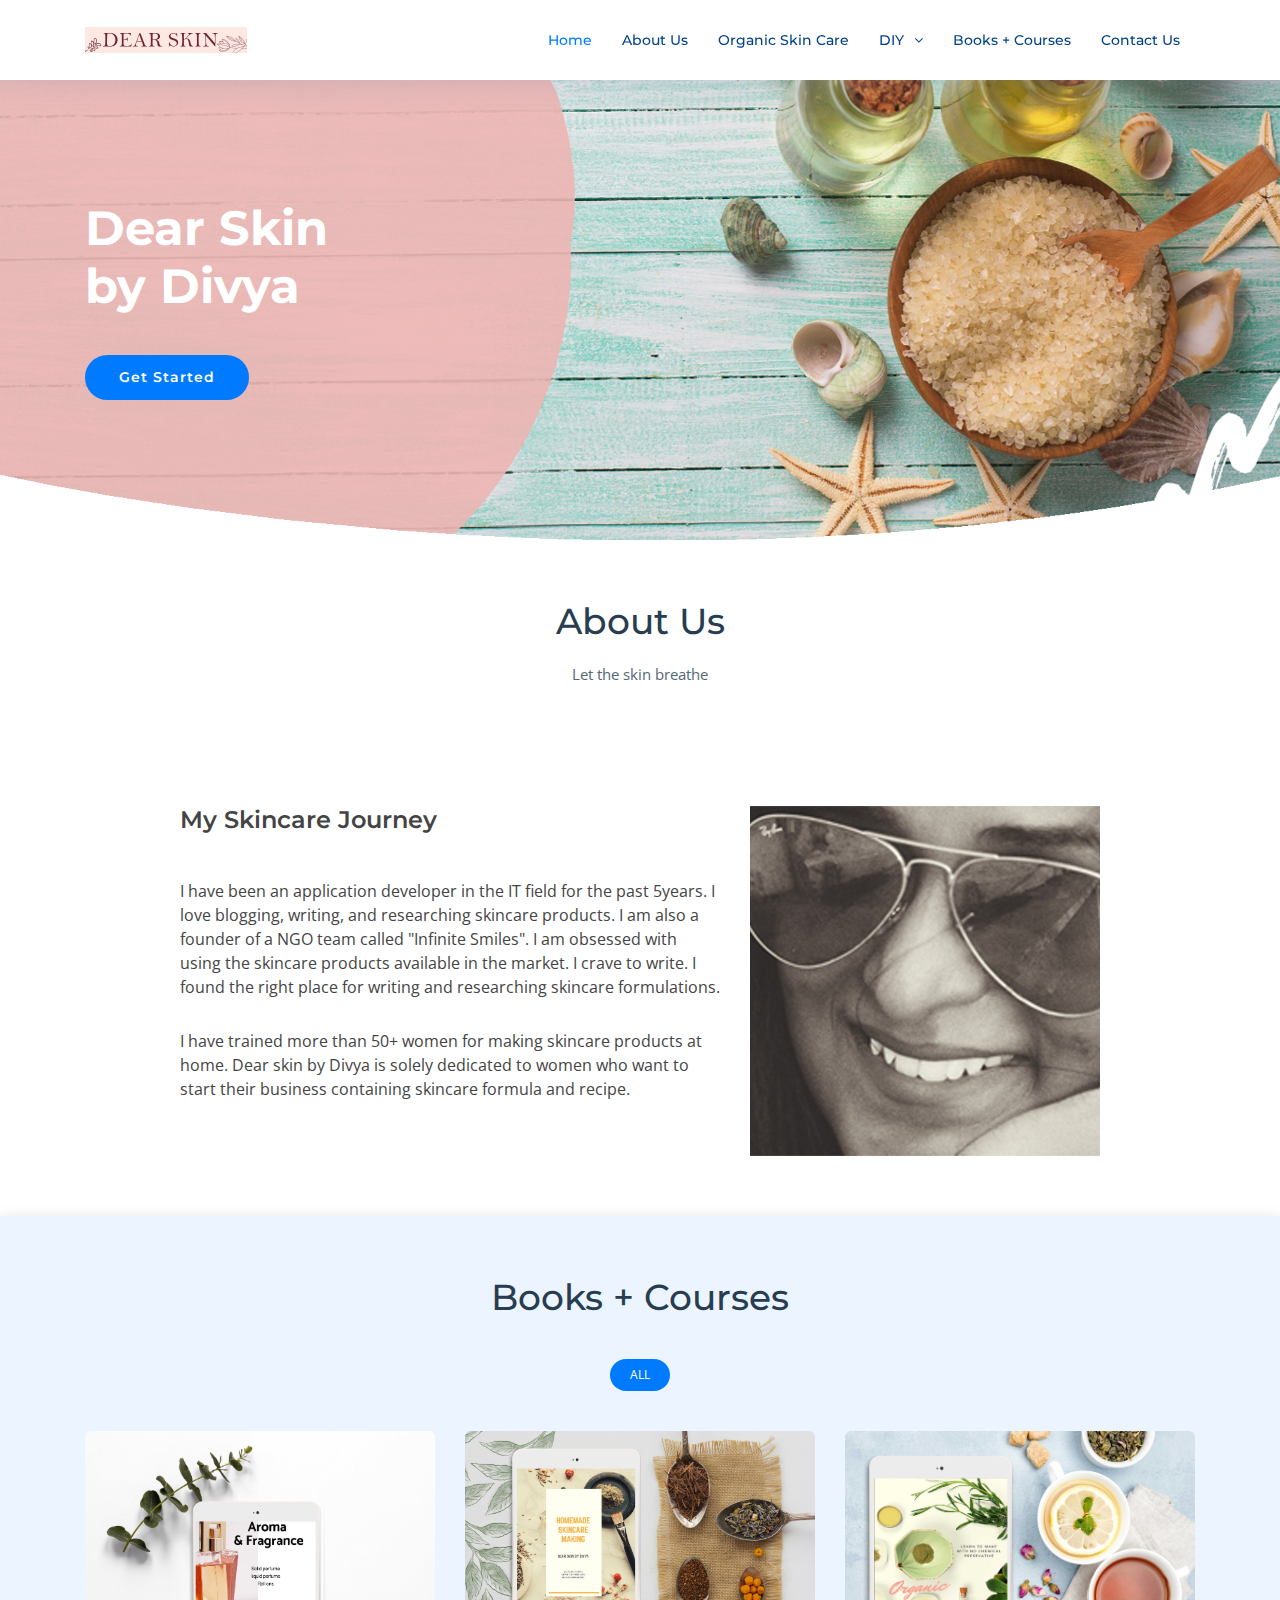
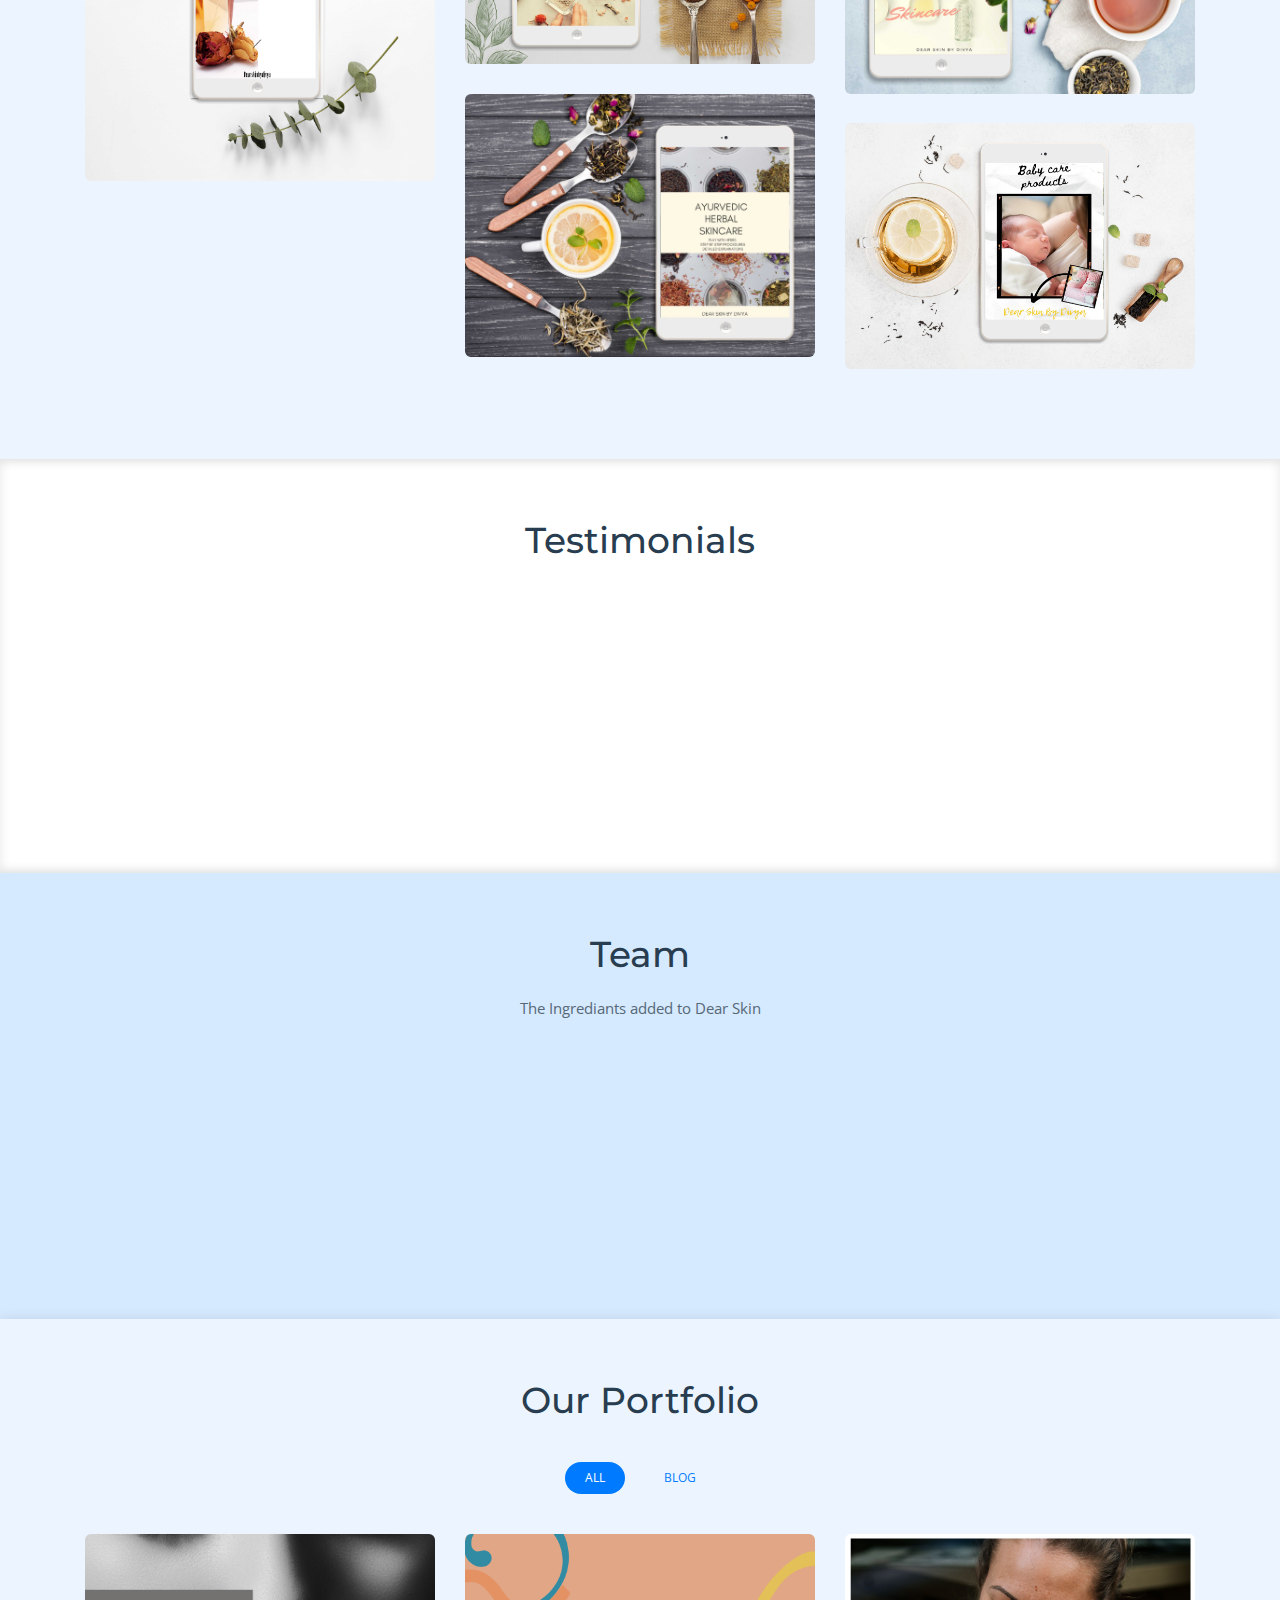
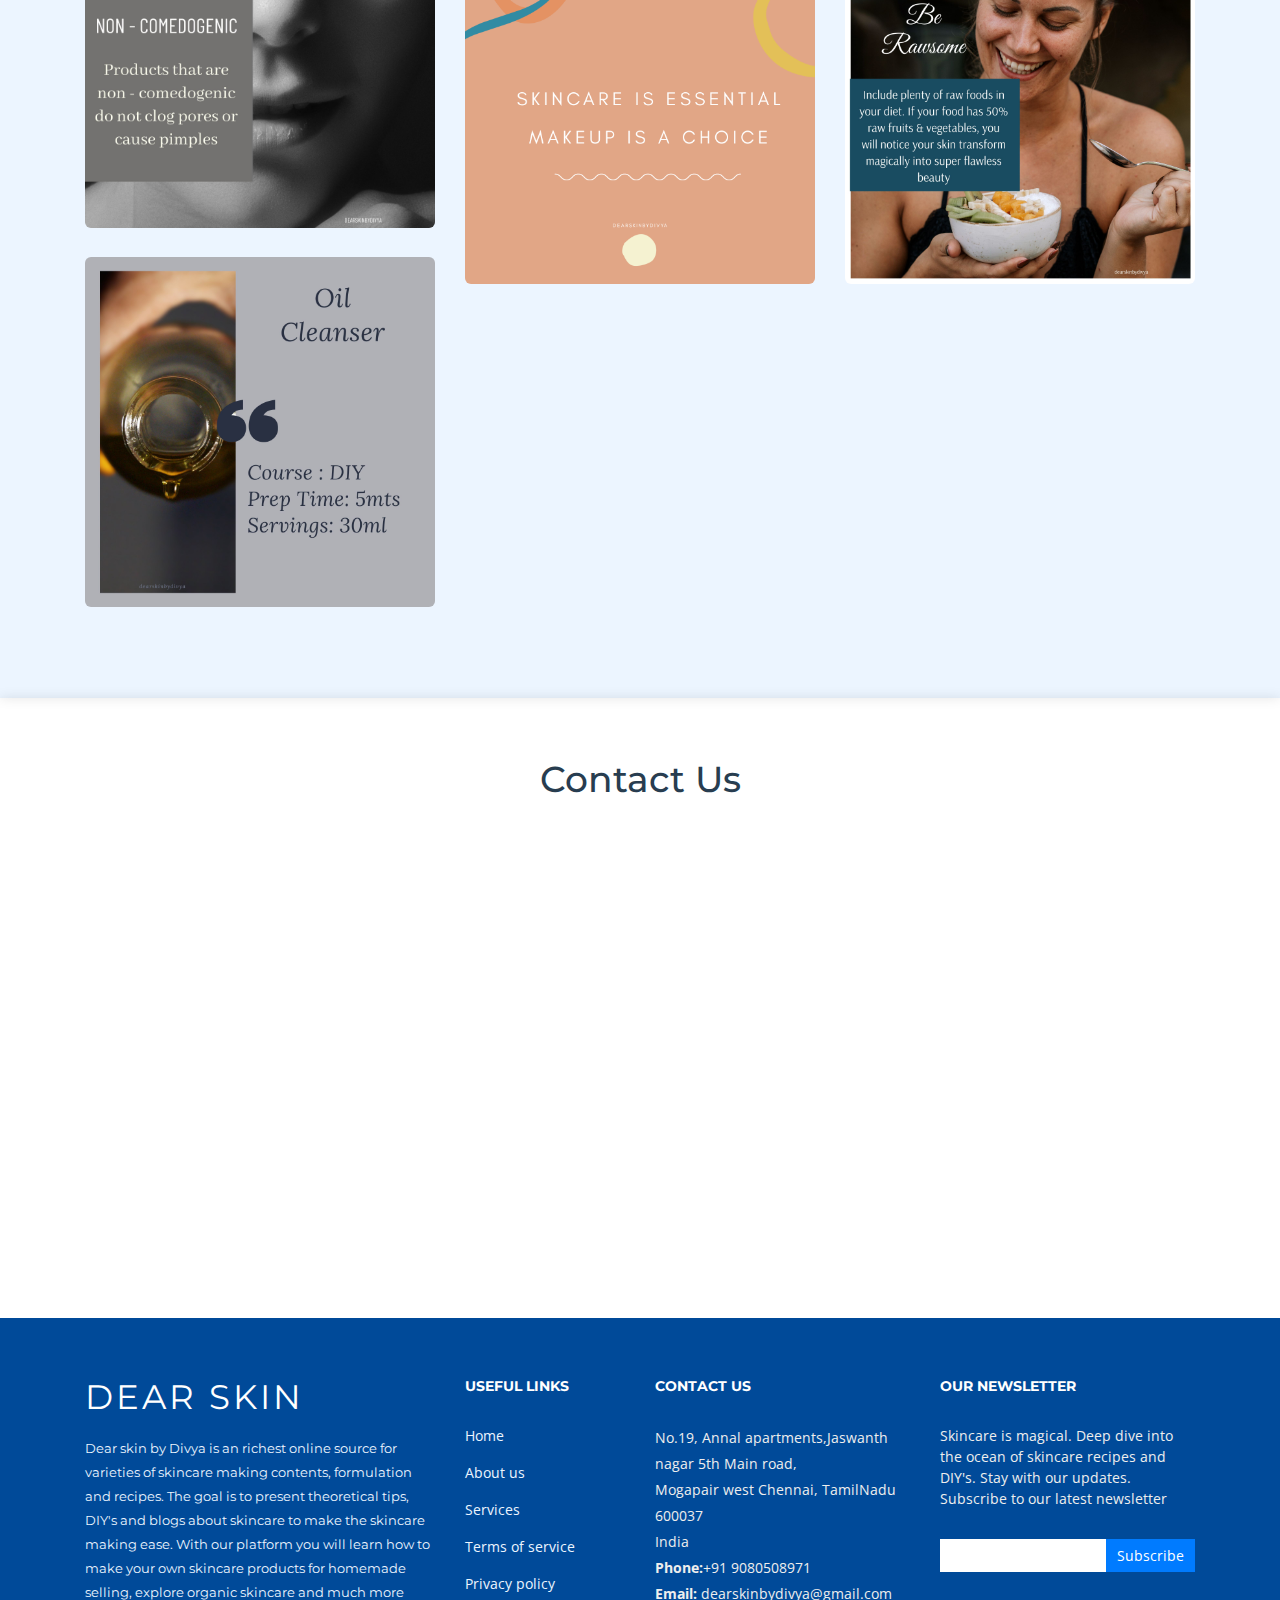
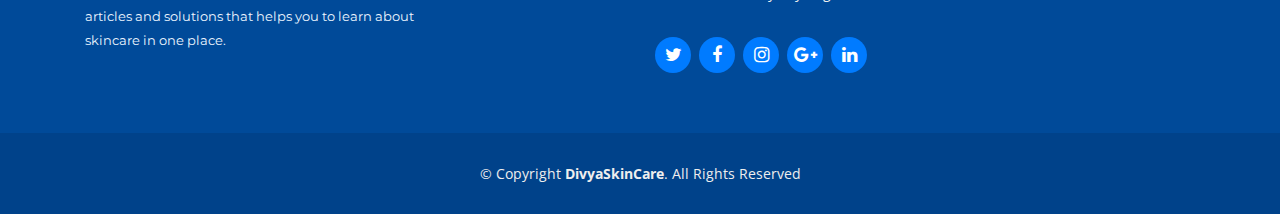
==== index.html @ 35516429 "Blog Portfoilio image check 15 Live 1" ====
<!DOCTYPE html>
<html lang="en">
<head>
  <meta charset="utf-8">
  <title>Dear Skin by Divya</title>
  <meta content="width=device-width, initial-scale=1.0" name="viewport">
  <meta name="keywords" content="India's largest skincare learning platform,Skincare formulation India,Organic skincare learning India,Skincare recipe India, DIY, Dear skin by Divya,Divya,DivyaSkinCare,Skincare DIY,Skincare courses India,Skincare E-Book India,Learn skincare India"/>
  <meta name="description" content="Dear skin by Divya is an richest online source for varieties of skincare making contents, formulation and recipes. The goal is to present theoretical tips, DIY's and blogs about skincare to make the skincare making ease. With our platform you will learn how to make your own skincare products for homemade selling, explore organic skincare and much more articles and solutions  that helps you to learn about skincare in one place."/>

  <!-- Favicons -->
  <link href="img/favicon.png" rel="icon">
  <link href="img/apple-touch-icon.png" rel="apple-touch-icon">

  <!-- Google Fonts -->
  <link href="https://fonts.googleapis.com/css?family=Open+Sans:300,300i,400,400i,700,700i|Montserrat:300,400,500,700" rel="stylesheet">

  <!-- Bootstrap CSS File -->
  <link href="lib/bootstrap/css/bootstrap.min.css" rel="stylesheet">

  <!-- Libraries CSS Files -->
  <link href="lib/font-awesome/css/font-awesome.min.css" rel="stylesheet">
  <link href="lib/animate/animate.min.css" rel="stylesheet">
  <link href="lib/ionicons/css/ionicons.min.css" rel="stylesheet">
  <link href="lib/owlcarousel/assets/owl.carousel.min.css" rel="stylesheet">
  <link href="lib/lightbox/css/lightbox.min.css" rel="stylesheet">

  <!-- Main Stylesheet File -->
  <link href="css/style.css" rel="stylesheet">
</head>

<body>

  <!--==========================
  Header
  ============================-->
  <header id="header" class="fixed-top">
    <div class="container">

      <div class="logo float-left">
        <!-- Uncomment below if you prefer to use an image logo -->
        <!-- <h1 class="text-light"><a href="#header"><span>NewBiz</span></a></h1> -->
        <a href="#intro" class="scrollto"><img src="img/logo.png" alt="" class="img-fluid"></a>
      </div>

      <nav class="main-nav float-right d-none d-lg-block">
        <ul>
          <li class="active"><a href="#intro">Home</a></li>
          <li><a href="#about">About Us</a></li>
          <li><a href="https://dearskinbydivya.wordpress.com/organic-skincare/">Organic Skin Care</a></li>
          <li class="drop-down"><a href="https://dearskinbydivya.wordpress.com/organic-skincare/">DIY</a>
            <ul>
              <li><a href="https://dearskinbydivya.wordpress.com/">Skin Care</a></li>
              <li><a href="https://dearskinbydivya.wordpress.com/">Body Care</a></li>
              <li><a href="https://dearskinbydivya.wordpress.com/">Hair Care</a></li>
              <li><a href="https://dearskinbydivya.wordpress.com/">Personal Care</a></li>
            </ul>
          </li>
            <li><a href="#portfolio">Books + Courses</a></li>
          <li><a href="#contact">Contact Us</a></li>
        </ul>
      </nav><!-- .main-nav -->
      
    </div>
  </header><!-- #header -->

  <!--==========================
    Intro Section
  ============================-->
  <section id="intro" class="clearfix">
    <div class="container">

      <div class="intro-info">
        <h2>Dear Skin<br>by Divya</h2>
        <div>
          <a href="#about" class="btn-get-started scrollto">Get Started</a> 
        </div>
      </div>

    </div>
  </section><!-- #intro -->

    <!--==========================
      About Us Section
    ============================-->
    <section id="about" class="section-bg">
      <div class="container">

        <header class="section-header">
          <h3>About Us</h3>
          <p class="">Let the skin breathe</p>
        </header>


        <div class="row about-extra">
          <div class="col-lg-4 wow fadeInUp order-1 order-lg-2">
            <img src="img/about-img.jpg" class="img-fluid" alt="">
          </div>

          <div class="col-lg-1"></div>

          <div class="col-lg-6 wow fadeInUp pt-4 pt-lg-0 order-2 order-lg-1">
            <h4>My Skincare Journey</h4><br>
            <p>
             I have been an application developer in the IT field for the past 5years. I love blogging, writing, and researching skincare products. I am also a founder of a NGO team called "Infinite Smiles". I am obsessed with using the skincare products available in the market. I crave to write. I found the right place for writing and researching skincare formulations. 
            </p>
            <p>
              I have trained more than 50+ women for making skincare products at home. Dear skin by Divya is solely dedicated to women who want to start their business containing skincare formula and recipe. 
            </p>
          </div>

          
        </div>

      </div>
    </section><!-- #about -->

    <!--==========================
      Portfolio Section
    ============================-->
    <section id="portfolio" class="section-bg">
      <div class="container" >

        <header class="section-header">
          <h3 class="section-title">Books + Courses</h3>
        </header>

        <div class="row">
          <div class="col-lg-12">
            <ul id="portfolio-flters">
              <li data-filter="*" class="filter-active">All</li>  
            </ul>
          </div>
        </div>

        <div class="row portfolio-container">

          <div class="col-lg-4 col-md-6 portfolio-item filter-blog">
            <div class="portfolio-wrap">
              <img src="img/4.jpg" class="img-fluid" alt="">
              <div class="portfolio-info">
                <div>
                  <a href="img/portfolio/app1.jpg" data-lightbox="portfolio" data-title="App 1" class="link-preview" title="Preview"><i class="ion ion-eye"></i></a>
                 <a href="https://api.whatsapp.com/send?phone=+919176041922text=welcome%20to%20my%20whatsapp" class="link-details" title="More Details"><i class="ion ion-android-open"></i></a>
                </div>
              </div>
            </div>
          </div>

          <div class="col-lg-4 col-md-6 portfolio-item filter-web" data-wow-delay="0.1s">
            <div class="portfolio-wrap">
              <img src="img/5.jpg" class="img-fluid" alt="">
              <div class="portfolio-info">
                <div>
                  <a href="img/portfolio/web3.jpg" class="link-preview" data-lightbox="portfolio" data-title="Web 3" title="Preview"><i class="ion ion-eye"></i></a>
                  <a href="https://api.whatsapp.com/send?phone=+919176041922text=welcome%20to%20my%20whatsapp" class="link-details" title="More Details"><i class="ion ion-android-open"></i></a>
                </div>
              </div>
            </div>
          </div>

          <div class="col-lg-4 col-md-6 portfolio-item filter-blog" data-wow-delay="0.2s">
            <div class="portfolio-wrap">
              <img src="img/1.jpg" class="img-fluid" alt="">
              <div class="portfolio-info">
                <div>
                  <a href="img/portfolio/app2.jpg" class="link-preview" data-lightbox="portfolio" data-title="App 2" title="Preview"><i class="ion ion-eye"></i></a>
                  <a href="https://api.whatsapp.com/send?phone=+919176041922text=welcome%20to%20my%20whatsapp" class="link-details" title="More Details"><i class="ion ion-android-open"></i></a>
                </div>
              </div>
            </div>
          </div>

          <div class="col-lg-4 col-md-6 portfolio-item filter-extras">
            <div class="portfolio-wrap">
              <img src="img/2.jpg" class="img-fluid" alt="">
              <div class="portfolio-info">
                <div>
                  <a href="img/portfolio/card2.jpg" class="link-preview" data-lightbox="portfolio" data-title="Card 2" title="Preview"><i class="ion ion-eye"></i></a>
                  <a href="https://api.whatsapp.com/send?phone=+919176041922text=welcome%20to%20my%20whatsapp" class="link-details" title="More Details"><i class="ion ion-android-open"></i></a>
                </div>
              </div>
            </div>
          </div>

          <div class="col-lg-4 col-md-6 portfolio-item filter-web" data-wow-delay="0.1s">
            <div class="portfolio-wrap">
              <img src="img/3.jpg" class="img-fluid" alt="">
              <div class="portfolio-info">
                <div>
                  <a href="img/portfolio/web2.jpg" class="link-preview" data-lightbox="portfolio" data-title="Web 2" title="Preview"><i class="ion ion-eye"></i></a>
                  <a href="https://api.whatsapp.com/send?phone=+919176041922text=welcome%20to%20my%20whatsapp" class="link-details" title="More Details"><i class="ion ion-android-open"></i></a>
                </div>
              </div>
            </div>
          </div>

        </div>

      </div>
    </section><!-- #portfolio -->


    <!--==========================
      Clients Section
    ============================-->
    <section id="testimonials" class="clearfix">
      <div class="container">

        <header class="section-header">
          <h3>Testimonials</h3>
        </header>

        <div class="row justify-content-center">
          <div class="col-lg-8">

            <div class="owl-carousel testimonials-carousel wow fadeInUp">
    
              <div class="testimonial-item">
                <img src="img/testimonial1.jpg" class="testimonial-img" alt="">
                <h3>Ruchitha</h3>
                <h4>Skincare Junkie</h4>
                <p>
                  I have always been a skincare junkie. I wanted to learn and do some of my own products from Dear Skin by Divya, instantly after looking on her content, I was happy and rolled in. She has always been wonderful on everything till clarifying doubts. Highly recommended.
                </p>
              </div>
    
              <div class="testimonial-item">
                <img src="img/testimonial2.jpg" class="testimonial-img" alt="">
                <h3>Bhavya</h3>
                <h4>Budding Entreprenuer</h4>
                <p>
                  This is not just the course or the notes they give, totally they give me confidence which is essential for mr to create confidence on building my brand.I am truly blessed to be the part of 'Dear Skin by Divya'.
                </p>
              </div>
    
              <div class="testimonial-item">
                <img src="img/testimonial3.jpg" class="testimonial-img" alt="">
                <h3>Sridevi</h3>
                <h4>Beauty Theraphist</h4>
                <p>
                  Worries and money divide on sharing but knowledge and happiness multiplies on sharing. You are the second case on sharing the knowledge. Great to be a part of Dear Skin by Divya. Thank you.
                </p>
              </div>
            </div>

          </div>
        </div>


      </div>
    </section><!-- #testimonials -->

    <!--==========================
      Team Section
    ============================-->
    <section id="team" style="background-color:#d6eaff;">
      <div class="container">
        <div class="section-header">
          <h3>Team</h3>
          <p>The Ingrediants added to Dear Skin</p>
        </div>

        <div class="row">

          <div class="col-lg-1"></div>

          <div class="col-lg-2 col-md-6 wow fadeInUp">
            <div class="member">
              <img src="img/team-1.jpg" class="img-fluid" alt="">
              <div class="member-info">
                <div class="member-info-content">
                  <h4>Divya Ruckmani</h4>
                  <span>Founder&CEO</span>
                  <div class="social">
                    <a href="https://pin.it/5jIcwmV"><i class="fa fa-pinterest"></i></a>
                    <a href=""><i class="fa fa-facebook"></i></a>
                    <a href=""><i class="fa fa-google-plus"></i></a>
                    <a href=""><i class="fa fa-linkedin"></i></a>
                  </div>
                </div>
              </div>
            </div>
          </div>

          <div class="col-lg-2 col-md-6 wow fadeInUp" data-wow-delay="0.1s">
            <div class="member">
              <img src="img/team-2.jpg" class="img-fluid" alt="">
              <div class="member-info">
                <div class="member-info-content">
                  <h4>Venkatesh</h4>
                  <span>Co-founder</span>
                  <div class="social">
                    <a href="https://pin.it/5jIcwmV"><i class="fa fa-pinterest"></i></a>
                    <a href=""><i class="fa fa-facebook"></i></a>
                    <a href=""><i class="fa fa-google-plus"></i></a>
                    <a href=""><i class="fa fa-linkedin"></i></a>
                  </div>
                </div>
              </div>
            </div>
          </div>

          <div class="col-lg-2 col-md-6 wow fadeInUp" data-wow-delay="0.2s">
            <div class="member">
              <img src="img/team-3.jpg" class="img-fluid" alt="">
              <div class="member-info">
                <div class="member-info-content">
                  <h4>R.Danush</h4>
                  <span>Website Developer(Inshades)</span>
                  <div class="social">
                    <a href="https://www.instagram.com/invites/contact/?i=uj29erel66f9&utm_content=fbyp7re"><i class="fa fa-instagram"></i></a>
                    <a href="https://www.facebook.com/Inshades-103137771358234/"><i class="fa fa-facebook"></i></a>
                    <a href="https://www.instagram.com/invites/contact/?i=uj29erel66f9&utm_content=fbyp7re"><i class="fa fa-google-plus"></i></a>
                    <a href="https://www.linkedin.com/company/inshades"><i class="fa fa-linkedin"></i></a>
                  </div>
                </div>
              </div>
            </div>
          </div>

          <div class="col-lg-2 col-md-6 wow fadeInUp" data-wow-delay="0.2s">
            <div class="member">
              <img src="img/team-5.jpg" class="img-fluid" alt="">
              <div class="member-info">
                <div class="member-info-content">
                  <h4>Kalaiselvan</h4>
                  <span>Design and Metrics(Inshades)</span>
                  <div class="social">
                    <a href="https://www.instagram.com/invites/contact/?i=uj29erel66f9&utm_content=fbyp7re"><i class="fa fa-instagram"></i></a>
                    <a href="https://www.facebook.com/Inshades-103137771358234/"><i class="fa fa-facebook"></i></a>
                    <a href="https://www.instagram.com/invites/contact/?i=uj29erel66f9&utm_content=fbyp7re"><i class="fa fa-google-plus"></i></a>
                    <a href="https://www.linkedin.com/company/inshades"><i class="fa fa-linkedin"></i></a>
                  </div>
                </div>
              </div>
            </div>
          </div>

          <div class="col-lg-2 col-md-6 wow fadeInUp" data-wow-delay="0.3s">
            <div class="member">
              <img src="img/team-4.jpg" class="img-fluid" alt="">
              <div class="member-info">
                <div class="member-info-content">
                  <h4>Ramya Mahadevan</h4>
                  <span>Consultant(Inshades)</span>
                  <div class="social">
                    <a href="https://www.instagram.com/invites/contact/?i=uj29erel66f9&utm_content=fbyp7re"><i class="fa fa-instagram"></i></a>
                    <a href="https://www.facebook.com/Inshades-103137771358234/"><i class="fa fa-facebook"></i></a>
                    <a href="https://www.instagram.com/invites/contact/?i=uj29erel66f9&utm_content=fbyp7re"><i class="fa fa-google-plus"></i></a>
                    <a href="https://www.linkedin.com/company/inshades"><i class="fa fa-linkedin"></i></a>
                  </div>
                </div>
              </div>
            </div>
          </div>
          <div class="col-lg-1"></div>
        </div>

      </div>
    </section><!-- #team -->

    <!--==========================
      Portfolio Section
    ============================-->
    <section id="portfolio" class="section-bg">
      <div class="container" >

        <header class="section-header">
          <h3 class="section-title">Our Portfolio</h3>
        </header>

        <div class="row">
          <div class="col-lg-12">
            <ul id="portfolio-flters">
              <li data-filter="*" class="filter-active">All</li>
              <li data-filter=".filter-blog">Blog</li>
              
            </ul>
          </div>
        </div>

        <div class="row portfolio-container">

          <div class="col-lg-4 col-md-6 portfolio-item filter-blog">
            <div class="portfolio-wrap">
              <img src="img/portfolio/app1.jpg" class="img-fluid" alt="">
              <div class="portfolio-info">
                <div>
                  <a href="img/portfolio/app1.jpg" data-lightbox="portfolio" data-title="App 1" class="link-preview" title="Preview"><i class="ion ion-eye"></i></a>
                  <a href="https://dearskinbydivya.wordpress.com/blog-2/" class="link-details" title="More Details" target="_blank"><i class="ion ion-android-open"></i></a>
                </div>
              </div>
            </div>
          </div>

          <div class="col-lg-4 col-md-6 portfolio-item filter-web" data-wow-delay="0.1s">
            <div class="portfolio-wrap">
              <img src="img/portfolio/web3.jpg" class="img-fluid" alt="">
              <div class="portfolio-info">
                <div>
                  <a href="img/portfolio/web3.jpg" class="link-preview" data-lightbox="portfolio" data-title="Web 3" title="Preview"><i class="ion ion-eye"></i></a>
                  <a href="https://dearskinbydivya.wordpress.com/blog-2/" class="link-details" title="More Details" target="_blank"><i class="ion ion-android-open"></i></a>
                </div>
              </div>
            </div>
          </div>

          <div class="col-lg-4 col-md-6 portfolio-item filter-blog" data-wow-delay="0.2s">
            <div class="portfolio-wrap">
              <img src="img/portfolio/app2.jpg" class="img-fluid" alt="">
              <div class="portfolio-info">
                <div>
                  <a href="img/portfolio/app2.jpg" class="link-preview" data-lightbox="portfolio" data-title="App 2" title="Preview"><i class="ion ion-eye"></i></a>
                  <a href="https://dearskinbydivya.wordpress.com/blog-2/" class="link-details" title="More Details" target="_blank"><i class="ion ion-android-open"></i></a>
                </div>
              </div>
            </div>
          </div>

          

          <div class="col-lg-4 col-md-6 portfolio-item filter-blog" data-wow-delay="0.2s">
            <div class="portfolio-wrap">
              <img src="img/portfolio/app3.jpg" class="img-fluid" alt="">
              <div class="portfolio-info">
                <div>
                  <a href="img/portfolio/app3.jpg" class="link-preview" data-lightbox="portfolio" data-title="App 3" title="Preview"><i class="ion ion-eye"></i></a>
                  <a href="https://dearskinbydivya.wordpress.com/blog-2/" class="link-details" title="More Details" target="_blank"><i class="ion ion-android-open"></i></a>
                </div>
              </div>
            </div>
          </div>

          

        </div>

      </div>
    </section><!-- #portfolio -->



    <!--==========================
      Contact Section
    ============================-->
    <section id="contact">
      <div class="container-fluid">

        <div class="section-header">
          <h3>Contact Us</h3>
        </div>

        <div class="row wow fadeInUp">

          <div class="col-lg-3"></div>

          <div class="col-lg-6">
            <div class="row">
              <div class="col-md-4 info">
                <i class="ion-ios-location-outline"></i>
                <p>Mogapair west Chennai, TamilNadu 600037</p>
              </div>
              <div class="col-md-4 info">
                <i class="ion-ios-email-outline"></i>
                <p>dearskinbydivya@gmail.com</p>
              </div>
              <div class="col-md-4 info">
                <i class="ion-ios-telephone-outline"></i>
                <p>+91 9080509871</p>
              </div>
            </div>

            <div class="form">
              <div id="errormessage"></div>
              <form action="https://formspree.io/dearskinbydivya@gmail.com" method="POST" role="form">
                <div class="form-row">
                  <div class="form-group col-lg-6">
                    <input type="text" name="name" class="form-control" id="name" placeholder="Your Name" data-rule="minlen:4" data-msg="Please enter at least 4 chars" />
                    <div class="validation"></div>
                  </div>
                  <div class="form-group col-lg-6">
                    <input type="email" class="form-control" name="_replyto" id="email" placeholder="Your Email" data-rule="email" data-msg="Please enter a valid email" />
                    <div class="validation"></div>
                  </div>
                </div>
                <div class="form-group">
                  <input type="text" class="form-control" name="subject" id="subject" placeholder="Subject" data-rule="minlen:4" data-msg="Please enter at least 8 chars of subject" />
                  <div class="validation"></div>
                </div>
                <div class="form-group">
                  <textarea class="form-control" name="message" rows="5" data-rule="required" data-msg="Please write something for us" placeholder="Message"></textarea>
                  <div class="validation"></div>
                </div>
                <div class="text-center"><button type="submit" title="Send Message">Send Message</button></div>
              </form>
            </div>
          </div>

        </div>

      </div>
    </section><!-- #contact -->

  </main>

  <!--==========================
    Footer
  ============================-->
  <footer id="footer">
    <div class="footer-top">
      <div class="container" >
        <div class="row">

          <div class="col-lg-4 col-md-6 footer-info">
            <h3>Dear Skin</h3>
            <p>Dear skin by Divya is an richest online source for varieties of skincare making contents, formulation and recipes. The goal is to present theoretical tips, DIY's and blogs about skincare to make the skincare making ease. With our platform you will learn how to make your own skincare products for homemade selling, explore organic skincare and much more articles and solutions  that helps you to learn about skincare in one place.</p>
          </div>

          <div class="col-lg-2 col-md-6 footer-links">
            <h4>Useful Links</h4>
            <ul>
              <li><a href="#">Home</a></li>
              <li><a href="#">About us</a></li>
              <li><a href="#">Services</a></li>
              <li><a href="#">Terms of service</a></li>
              <li><a href="#">Privacy policy</a></li>
            </ul>
          </div>

          <div class="col-lg-3 col-md-6 footer-contact">
            <h4>Contact Us</h4>
            <p>
              No.19, Annal apartments,Jaswanth nagar 5th Main road, <br>
              Mogapair west Chennai, TamilNadu 600037<br>
              India <br>
              <strong>Phone:</strong>+91 9080508971<br>
              <strong>Email:</strong> dearskinbydivya@gmail.com<br>
            </p>

            <div class="social-links">
              <a href="#" class="twitter"><i class="fa fa-twitter"></i></a>
              <a href="#" class="facebook"><i class="fa fa-facebook"></i></a>
              <a href="#" class="instagram"><i class="fa fa-instagram"></i></a>
              <a href="#" class="google-plus"><i class="fa fa-google-plus"></i></a>
              <a href="#" class="linkedin"><i class="fa fa-linkedin"></i></a>
            </div>

          </div>

          <div class="col-lg-3 col-md-6 footer-newsletter">
            <h4>Our Newsletter</h4>
            <p>Skincare is magical. Deep dive into the ocean of skincare recipes and DIY's. Stay with our updates. Subscribe to our latest newsletter</p>
            <form action="https://formspree.io/dearskinbydivya@gmail.com" method="POST">
              <input type="email" name="email"><input type="submit" value="Subscribe"></input>
            </form>
          </div>

        </div>
      </div>
    </div>

    <div class="container">
      <div class="copyright">
        &copy; Copyright <strong>DivyaSkinCare</strong>. All Rights Reserved
      </div>
      
    </div>
  </footer><!-- #footer -->

  <a href="#" class="back-to-top"><i class="fa fa-chevron-up"></i></a>
  <!-- Uncomment below i you want to use a preloader -->
  <!-- <div id="preloader"></div> -->

  <!-- JavaScript Libraries -->
  <script src="lib/jquery/jquery.min.js"></script>
  <script src="lib/jquery/jquery-migrate.min.js"></script> 
  <script src="lib/bootstrap/js/bootstrap.bundle.min.js"></script>
  <script src="lib/easing/easing.min.js"></script>
  <script src="lib/mobile-nav/mobile-nav.js"></script>
  <script src="lib/wow/wow.min.js"></script>
  <script src="lib/waypoints/waypoints.min.js"></script>
  <script src="lib/counterup/counterup.min.js"></script>
  <script src="lib/owlcarousel/owl.carousel.min.js"></script>
  <script src="lib/isotope/isotope.pkgd.min.js"></script>


  <!-- Template Main Javascript File -->
  <script src="js/main.js"></script>

</body>
</html>
---- css/style.css ----
body {
  background: #fff;
  color: #444;
  font-family: "Open Sans", sans-serif;
}

a {
  color: #007bff;
  transition: 0.5s;
}

a:hover,
a:active,
a:focus {
  color: #0b6bd3;
  outline: none;
  text-decoration: none;
}

p {
  padding: 0;
  margin: 0 0 30px 0;
}

h1,
h2,
h3,
h4,
h5,
h6 {
  font-family: "Montserrat", sans-serif;
  font-weight: 400;
  margin: 0 0 20px 0;
  padding: 0;
}

/* Back to top button */

.back-to-top {
  position: fixed;
  display: none;
  background: #007bff;
  color: #fff;
  width: 44px;
  height: 44px;
  text-align: center;
  line-height: 1;
  font-size: 16px;
  border-radius: 50%;
  right: 15px;
  bottom: 15px;
  transition: background 0.5s;
  z-index: 11;
}

.back-to-top i {
  padding-top: 12px;
  color: #fff;
}

/* Prelaoder */

#preloader {
  position: fixed;
  top: 0;
  left: 0;
  right: 0;
  bottom: 0;
  z-index: 9999;
  overflow: hidden;
  background: #fff;
}

#preloader:before {
  content: "";
  position: fixed;
  top: calc(50% - 30px);
  left: calc(50% - 30px);
  border: 6px solid #f2f2f2;
  border-top: 6px solid #007bff;
  border-radius: 50%;
  width: 60px;
  height: 60px;
  -webkit-animation: animate-preloader 1s linear infinite;
  animation: animate-preloader 1s linear infinite;
}

@-webkit-keyframes animate-preloader {
  0% {
    -webkit-transform: rotate(0deg);
    transform: rotate(0deg);
  }

  100% {
    -webkit-transform: rotate(360deg);
    transform: rotate(360deg);
  }
}

@keyframes animate-preloader {
  0% {
    -webkit-transform: rotate(0deg);
    transform: rotate(0deg);
  }

  100% {
    -webkit-transform: rotate(360deg);
    transform: rotate(360deg);
  }
}

/*--------------------------------------------------------------
# Header
--------------------------------------------------------------*/

#header {
  height: 80px;
  transition: all 0.5s;
  z-index: 997;
  transition: all 0.5s;
  padding: 20px 0;
  background: #fff;
  box-shadow: 0px 0px 30px rgba(127, 137, 161, 0.3);
}

#header.header-scrolled,
#header.header-pages {
  height: 60px;
  padding: 10px 0;
}

#header .logo h1 {
  font-size: 36px;
  margin: 0;
  padding: 0;
  line-height: 1;
  font-weight: 400;
  letter-spacing: 3px;
  text-transform: uppercase;
}

#header .logo h1 a,
#header .logo h1 a:hover {
  color: #00366f;
  text-decoration: none;
}

#header .logo img {
  padding: 0;
  margin: 7px 0;
  max-height: 26px;
}

.main-pages {
  margin-top: 60px;
}

/*--------------------------------------------------------------
# Intro Section
--------------------------------------------------------------*/

#intro {
  width: 100%;
  position: relative;
  background: url("../img/intro-bg.png") center bottom no-repeat;
  background-size: cover;
  padding: 200px 0 120px 0;
}

#intro .intro-img {
  width: 50%;
  float: right;
}

#intro .intro-info {
  width: 50%;
  float: left;
}

#intro .intro-info h2 {
  color: #fff;
  margin-bottom: 40px;
  font-size: 48px;
  font-weight: 700;
}

#intro .intro-info h2 span {
  color: #74b5fc;
  text-decoration: underline;
}

#intro .intro-info .btn-get-started,
#intro .intro-info .btn-services {
  font-family: "Montserrat", sans-serif;
  font-size: 14px;
  font-weight: 600;
  letter-spacing: 1px;
  display: inline-block;
  padding: 10px 32px;
  border-radius: 50px;
  transition: 0.5s;
  margin: 0 20px 20px 0;
  color: #fff;
}

#intro .intro-info .btn-get-started {
  background: #007bff;
  border: 2px solid #007bff;
  color: #fff;
}

#intro .intro-info .btn-get-started:hover {
  background: none;
  border-color: #fff;
  color: #fff;
}

#intro .intro-info .btn-services {
  border: 2px solid #fff;
}

#intro .intro-info .btn-services:hover {
  background: #007bff;
  border-color: #007bff;
  color: #fff;
}

/*--------------------------------------------------------------
# Navigation Menu
--------------------------------------------------------------*/

/* Desktop Navigation */

.main-nav {
  /* Drop Down */
  /* Deep Drop Down */
}

.main-nav,
.main-nav * {
  margin: 0;
  padding: 0;
  list-style: none;
}

.main-nav > ul > li {
  position: relative;
  white-space: nowrap;
  float: left;
}

.main-nav a {
  display: block;
  position: relative;
  color: #004289;
  padding: 10px 15px;
  transition: 0.3s;
  font-size: 14px;
  font-family: "Montserrat", sans-serif;
  font-weight: 500;
}

.main-nav a:hover,
.main-nav .active > a,
.main-nav li:hover > a {
  color: #007bff;
  text-decoration: none;
}

.main-nav .drop-down ul {
  display: block;
  position: absolute;
  left: 0;
  top: calc(100% + 30px);
  z-index: 99;
  opacity: 0;
  visibility: hidden;
  padding: 10px 0;
  background: #fff;
  box-shadow: 0px 0px 30px rgba(127, 137, 161, 0.25);
  transition: ease all 0.3s;
}

.main-nav .drop-down:hover > ul {
  opacity: 1;
  top: 100%;
  visibility: visible;
}

.main-nav .drop-down li {
  min-width: 180px;
  position: relative;
}

.main-nav .drop-down ul a {
  padding: 10px 20px;
  font-size: 13px;
  color: #004289;
}

.main-nav .drop-down ul a:hover,
.main-nav .drop-down ul .active > a,
.main-nav .drop-down ul li:hover > a {
  color: #007bff;
}

.main-nav .drop-down > a:after {
  content: "\f107";
  font-family: FontAwesome;
  padding-left: 10px;
}

.main-nav .drop-down .drop-down ul {
  top: 0;
  left: calc(100% - 30px);
}

.main-nav .drop-down .drop-down:hover > ul {
  opacity: 1;
  top: 0;
  left: 100%;
}

.main-nav .drop-down .drop-down > a {
  padding-right: 35px;
}

.main-nav .drop-down .drop-down > a:after {
  content: "\f105";
  position: absolute;
  right: 15px;
}

/* Mobile Navigation */

.mobile-nav {
  position: fixed;
  top: 0;
  bottom: 0;
  z-index: 9999;
  overflow-y: auto;
  left: -260px;
  width: 260px;
  padding-top: 18px;
  background: rgba(19, 39, 57, 0.8);
  transition: 0.4s;
}

.mobile-nav * {
  margin: 0;
  padding: 0;
  list-style: none;
}

.mobile-nav a {
  display: block;
  position: relative;
  color: #fff;
  padding: 10px 20px;
  font-weight: 500;
}

.mobile-nav a:hover,
.mobile-nav .active > a,
.mobile-nav li:hover > a {
  color: #74b5fc;
  text-decoration: none;
}

.mobile-nav .drop-down > a:after {
  content: "\f078";
  font-family: FontAwesome;
  padding-left: 10px;
  position: absolute;
  right: 15px;
}

.mobile-nav .active.drop-down > a:after {
  content: "\f077";
}

.mobile-nav .drop-down > a {
  padding-right: 35px;
}

.mobile-nav .drop-down ul {
  display: none;
  overflow: hidden;
}

.mobile-nav .drop-down li {
  padding-left: 20px;
}

.mobile-nav-toggle {
  position: fixed;
  right: 0;
  top: 0;
  z-index: 9998;
  border: 0;
  background: none;
  font-size: 24px;
  transition: all 0.4s;
  outline: none !important;
  line-height: 1;
  cursor: pointer;
  text-align: right;
}

.mobile-nav-toggle i {
  margin: 18px 18px 0 0;
  color: #004289;
}

.mobile-nav-overly {
  width: 100%;
  height: 100%;
  z-index: 9997;
  top: 0;
  left: 0;
  position: fixed;
  background: rgba(19, 39, 57, 0.8);
  overflow: hidden;
  display: none;
}

.mobile-nav-active {
  overflow: hidden;
}

.mobile-nav-active .mobile-nav {
  left: 0;
}

.mobile-nav-active .mobile-nav-toggle i {
  color: #fff;
}

/*--------------------------------------------------------------
# Sections
--------------------------------------------------------------*/

/* Sections Header
--------------------------------*/

.section-header h3 {
  font-size: 36px;
  color: #283d50;
  text-align: center;
  font-weight: 500;
  position: relative;
}

.section-header p {
  text-align: center;
  margin: auto;
  font-size: 15px;
  padding-bottom: 60px;
  color: #556877;
  width: 50%;
}

/* Section with background
--------------------------------*/

.section-bg {
  background: #ecf5ff;
}

/* About Us Section
--------------------------------*/

#about {
  background: #fff;
  padding: 60px 0;
}

#about .about-container .background {
  margin: 20px 0;
}

#about .about-container .content {
  background: #fff;
}

#about .about-container .title {
  color: #333;
  font-weight: 700;
  font-size: 32px;
}

#about .about-container p {
  line-height: 26px;
}

#about .about-container p:last-child {
  margin-bottom: 0;
}

#about .about-container .icon-box {
  background: #fff;
  background-size: cover;
  padding: 0 0 30px 0;
}

#about .about-container .icon-box .icon {
  float: left;
  background: #fff;
  width: 64px;
  height: 64px;
  display: -webkit-box;
  display: -webkit-flex;
  display: -ms-flexbox;
  display: flex;
  -webkit-box-pack: center;
  -webkit-justify-content: center;
  -ms-flex-pack: center;
  justify-content: center;
  -webkit-box-align: center;
  -webkit-align-items: center;
  -ms-flex-align: center;
  align-items: center;
  -webkit-box-orient: vertical;
  -webkit-box-direction: normal;
  -webkit-flex-direction: column;
  -ms-flex-direction: column;
  flex-direction: column;
  text-align: center;
  border-radius: 50%;
  border: 2px solid #007bff;
  transition: all 0.3s ease-in-out;
}

#about .about-container .icon-box .icon i {
  color: #007bff;
  font-size: 24px;
}

#about .about-container .icon-box:hover .icon {
  background: #007bff;
}

#about .about-container .icon-box:hover .icon i {
  color: #fff;
}

#about .about-container .icon-box .title {
  margin-left: 80px;
  font-weight: 600;
  margin-bottom: 5px;
  font-size: 18px;
}

#about .about-container .icon-box .title a {
  color: #283d50;
}

#about .about-container .icon-box .description {
  margin-left: 80px;
  line-height: 24px;
  font-size: 14px;
}

#about .about-extra {
  padding-top: 60px;
}

#about .about-extra h4 {
  font-weight: 600;
  font-size: 24px;
}

/* Services Section
--------------------------------*/

#services {
  padding: 60px 0 40px 0;
  box-shadow: inset 0px 0px 12px 0px rgba(0, 0, 0, 0.1);
}

#services .box {
  padding: 30px;
  position: relative;
  overflow: hidden;
  border-radius: 10px;
  margin: 0 10px 40px 10px;
  background: #fff;
  box-shadow: 0 10px 29px 0 rgba(68, 88, 144, 0.1);
  transition: all 0.3s ease-in-out;
}

#services .box:hover {
  -webkit-transform: translateY(-5px);
  transform: translateY(-5px);
}

#services .icon {
  position: absolute;
  left: -10px;
  top: calc(50% - 32px);
}

#services .icon i {
  font-size: 64px;
  line-height: 1;
  transition: 0.5s;
}

#services .title {
  margin-left: 40px;
  font-weight: 700;
  margin-bottom: 15px;
  font-size: 18px;
}

#services .title a {
  color: #111;
}

#services .box:hover .title a {
  color: #007bff;
}

#services .description {
  font-size: 14px;
  margin-left: 40px;
  line-height: 24px;
  margin-bottom: 0;
}

#why-us {
  padding: 60px 0;
  background: #004a99;
}

#why-us .section-header h3,
#why-us .section-header p {
  color: #fff;
}

#why-us .card {
  background: #00458f;
  border-color: #00458f;
  border-radius: 10px;
  margin: 0 15px;
  padding: 15px 0;
  text-align: center;
  color: #fff;
  transition: 0.3s ease-in-out;
  height: 100%;
}

#why-us .card:hover {
  background: #003b7a;
  border-color: #003b7a;
}

#why-us .card i {
  font-size: 48px;
  padding-top: 15px;
  color: #bfddfe;
}

#why-us .card h5 {
  font-size: 22px;
  font-weight: 600;
}

#why-us .card p {
  font-size: 15px;
  color: #d8eafe;
}

#why-us .card .readmore {
  color: #fff;
  font-weight: 600;
  display: inline-block;
  transition: 0.3s ease-in-out;
  border-bottom: #00458f solid 2px;
}

#why-us .card .readmore:hover {
  border-bottom: #fff solid 2px;
}

#why-us .counters {
  padding-top: 40px;
}

#why-us .counters span {
  font-family: "Montserrat", sans-serif;
  font-weight: bold;
  font-size: 48px;
  display: block;
  color: #fff;
}

#why-us .counters p {
  padding: 0;
  margin: 0 0 20px 0;
  font-family: "Montserrat", sans-serif;
  font-size: 14px;
  color: #cce5ff;
}

/* Portfolio Section
--------------------------------*/

#portfolio {
  padding: 60px 0;
  box-shadow: 0px 0px 12px 0px rgba(0, 0, 0, 0.1);
}

#portfolio #portfolio-flters {
  padding: 0;
  margin: 5px 0 35px 0;
  list-style: none;
  text-align: center;
}

#portfolio #portfolio-flters li {
  cursor: pointer;
  margin: 15px 15px 15px 0;
  display: inline-block;
  padding: 6px 20px;
  font-size: 12px;
  line-height: 20px;
  color: #007bff;
  border-radius: 50px;
  text-transform: uppercase;
  background: #ecf5ff;
  margin-bottom: 5px;
  transition: all 0.3s ease-in-out;
}

#portfolio #portfolio-flters li:hover,
#portfolio #portfolio-flters li.filter-active {
  background: #007bff;
  color: #fff;
}

#portfolio #portfolio-flters li:last-child {
  margin-right: 0;
}

#portfolio .portfolio-item {
  position: relative;
  overflow: hidden;
  margin-bottom: 30px;
}

#portfolio .portfolio-item .portfolio-wrap {
  overflow: hidden;
  position: relative;
  border-radius: 6px;
  margin: 0;
}

#portfolio .portfolio-item .portfolio-wrap:hover img {
  opacity: 0.4;
  transition: 0.3s;
}

#portfolio .portfolio-item .portfolio-wrap .portfolio-info {
  position: absolute;
  top: 0;
  right: 0;
  bottom: 0;
  left: 0;
  display: -webkit-box;
  display: -webkit-flex;
  display: -ms-flexbox;
  display: flex;
  -webkit-box-pack: center;
  -webkit-justify-content: center;
  -ms-flex-pack: center;
  justify-content: center;
  -webkit-box-align: center;
  -webkit-align-items: center;
  -ms-flex-align: center;
  align-items: center;
  -webkit-box-orient: vertical;
  -webkit-box-direction: normal;
  -webkit-flex-direction: column;
  -ms-flex-direction: column;
  flex-direction: column;
  text-align: center;
  opacity: 0;
  transition: 0.2s linear;
}

#portfolio .portfolio-item .portfolio-wrap .portfolio-info h4 {
  font-size: 22px;
  line-height: 1px;
  font-weight: 700;
  margin-bottom: 14px;
  padding-bottom: 0;
}

#portfolio .portfolio-item .portfolio-wrap .portfolio-info h4 a {
  color: #fff;
}

#portfolio .portfolio-item .portfolio-wrap .portfolio-info h4 a:hover {
  color: #007bff;
}

#portfolio .portfolio-item .portfolio-wrap .portfolio-info p {
  padding: 0;
  margin: 0;
  color: #e2effe;
  font-weight: 500;
  font-size: 14px;
  text-transform: uppercase;
}

#portfolio .portfolio-item .portfolio-wrap .portfolio-info .link-preview,
#portfolio .portfolio-item .portfolio-wrap .portfolio-info .link-details {
  display: inline-block;
  line-height: 1;
  text-align: center;
  width: 36px;
  height: 36px;
  background: #007bff;
  border-radius: 50%;
  margin: 10px 4px 0 4px;
}

#portfolio .portfolio-item .portfolio-wrap .portfolio-info .link-preview i,
#portfolio .portfolio-item .portfolio-wrap .portfolio-info .link-details i {
  padding-top: 6px;
  font-size: 22px;
  color: #fff;
}

#portfolio .portfolio-item .portfolio-wrap .portfolio-info .link-preview:hover,
#portfolio .portfolio-item .portfolio-wrap .portfolio-info .link-details:hover {
  background: #3395ff;
}

#portfolio .portfolio-item .portfolio-wrap .portfolio-info .link-preview:hover i,
#portfolio .portfolio-item .portfolio-wrap .portfolio-info .link-details:hover i {
  color: #fff;
}

#portfolio .portfolio-item .portfolio-wrap:hover {
  background: #003166;
}

#portfolio .portfolio-item .portfolio-wrap:hover .portfolio-info {
  opacity: 1;
}

/* Testimonials Section
--------------------------------*/

#testimonials {
  padding: 60px 0;
  box-shadow: inset 0px 0px 12px 0px rgba(0, 0, 0, 0.1);
}

#testimonials .section-header {
  margin-bottom: 40px;
}

#testimonials .testimonial-item .testimonial-img {
  width: 120px;
  border-radius: 50%;
  border: 4px solid #fff;
  float: left;
}

#testimonials .testimonial-item h3 {
  font-size: 20px;
  font-weight: bold;
  margin: 10px 0 5px 0;
  color: #111;
  margin-left: 140px;
}

#testimonials .testimonial-item h4 {
  font-size: 14px;
  color: #999;
  margin: 0 0 15px 0;
  margin-left: 140px;
}

#testimonials .testimonial-item p {
  font-style: italic;
  margin: 0 0 15px 140px;
}

#testimonials .owl-nav,
#testimonials .owl-dots {
  margin-top: 5px;
  text-align: center;
}

#testimonials .owl-dot {
  display: inline-block;
  margin: 0 5px;
  width: 12px;
  height: 12px;
  border-radius: 50%;
  background-color: #ddd;
}

#testimonials .owl-dot.active {
  background-color: #007bff;
}

/* Team Section
--------------------------------*/

#team {
  background: #fff;
  padding: 60px 0;
  box-shadow: 0px 0px 12px 0px rgba(0, 0, 0, 0.1);
}

#team .member {
  text-align: center;
  margin-bottom: 20px;
  position: relative;
  border-radius: 50%;
  overflow: hidden;
}

#team .member .member-info {
  opacity: 0;
  display: -webkit-box;
  display: -webkit-flex;
  display: -ms-flexbox;
  display: flex;
  -webkit-box-pack: center;
  -webkit-justify-content: center;
  -ms-flex-pack: center;
  justify-content: center;
  -webkit-box-align: center;
  -webkit-align-items: center;
  -ms-flex-align: center;
  align-items: center;
  position: absolute;
  bottom: 0;
  top: 0;
  left: 0;
  right: 0;
  transition: 0.2s;
}

#team .member .member-info-content {
  margin-top: 50px;
  transition: margin 0.2s;
}

#team .member:hover .member-info {
  background: rgba(0, 62, 128, 0.7);
  opacity: 1;
  transition: 0.4s;
}

#team .member:hover .member-info-content {
  margin-top: 0;
  transition: margin 0.4s;
}

#team .member h4 {
  font-weight: 700;
  margin-bottom: 2px;
  font-size: 18px;
  color: #fff;
}

#team .member span {
  font-style: italic;
  display: block;
  font-size: 13px;
  color: #fff;
}

#team .member .social {
  margin-top: 15px;
}

#team .member .social a {
  transition: none;
  color: #fff;
}

#team .member .social a:hover {
  color: #007bff;
}

#team .member .social i {
  font-size: 18px;
  margin: 0 2px;
}

/* Clients Section
--------------------------------*/

#clients {
  padding: 60px 0;
  box-shadow: inset 0px 0px 12px 0px rgba(0, 0, 0, 0.1);
}

#clients .clients-wrap {
  border-top: 1px solid #d6eaff;
  border-left: 1px solid #d6eaff;
  margin-bottom: 30px;
}

#clients .client-logo {
  padding: 64px;
  display: -webkit-box;
  display: -webkit-flex;
  display: -ms-flexbox;
  display: flex;
  -webkit-box-pack: center;
  -webkit-justify-content: center;
  -ms-flex-pack: center;
  justify-content: center;
  -webkit-box-align: center;
  -webkit-align-items: center;
  -ms-flex-align: center;
  align-items: center;
  border-right: 1px solid #d6eaff;
  border-bottom: 1px solid #d6eaff;
  overflow: hidden;
  background: #fff;
  height: 160px;
}

#clients .client-logo:hover img {
  -webkit-transform: scale(1.2);
  transform: scale(1.2);
}

#clients img {
  transition: all 0.4s ease-in-out;
}

/* Contact Section
--------------------------------*/

#contact {
  box-shadow: 0px 0px 12px 0px rgba(0, 0, 0, 0.1);
  padding: 60px 0;
  overflow: hidden;
}

#contact .section-header {
  padding-bottom: 30px;
}

#contact .contact-about h3 {
  font-size: 36px;
  margin: 0 0 10px 0;
  padding: 0;
  line-height: 1;
  font-family: "Montserrat", sans-serif;
  font-weight: 300;
  letter-spacing: 3px;
  text-transform: uppercase;
  color: #007bff;
}

#contact .contact-about p {
  font-size: 14px;
  line-height: 24px;
  font-family: "Montserrat", sans-serif;
  color: #888;
}

#contact .social-links {
  padding-bottom: 20px;
}

#contact .social-links a {
  font-size: 18px;
  display: inline-block;
  background: #fff;
  color: #007bff;
  line-height: 1;
  padding: 8px 0;
  margin-right: 4px;
  border-radius: 50%;
  text-align: center;
  width: 36px;
  height: 36px;
  transition: 0.3s;
  border: 1px solid #007bff;
}

#contact .social-links a:hover {
  background: #007bff;
  color: #fff;
}

#contact .info {
  color: #283d50;
}

#contact .info i {
  font-size: 32px;
  color: #007bff;
  float: left;
  line-height: 1;
}

#contact .info p {
  padding: 0 0 10px 36px;
  line-height: 28px;
  font-size: 14px;
}

#contact .form #sendmessage {
  color: #007bff;
  border: 1px solid #007bff;
  display: none;
  text-align: center;
  padding: 15px;
  font-weight: 600;
  margin-bottom: 15px;
}

#contact .form #errormessage {
  color: red;
  display: none;
  border: 1px solid red;
  text-align: center;
  padding: 15px;
  font-weight: 600;
  margin-bottom: 15px;
}

#contact .form #sendmessage.show,
#contact .form #errormessage.show,
#contact .form .show {
  display: block;
}

#contact .form .validation {
  color: red;
  display: none;
  margin: 0 0 20px;
  font-weight: 400;
  font-size: 13px;
}

#contact .form input,
#contact .form textarea {
  border-radius: 0;
  box-shadow: none;
  font-size: 14px;
}

#contact .form button[type="submit"] {
  background: #007bff;
  border: 0;
  border-radius: 20px;
  padding: 8px 30px;
  color: #fff;
  transition: 0.3s;
}

#contact .form button[type="submit"]:hover {
  background: #0067d5;
  cursor: pointer;
}

/*--------------------------------------------------------------
# Footer
--------------------------------------------------------------*/

#footer {
  background: #00428a;
  padding: 0 0 30px 0;
  color: #eee;
  font-size: 14px;
}

#footer .footer-top {
  background: #004a99;
  padding: 60px 0 30px 0;
}

#footer .footer-top .footer-info {
  margin-bottom: 30px;
}

#footer .footer-top .footer-info h3 {
  font-size: 34px;
  margin: 0 0 20px 0;
  padding: 2px 0 2px 0;
  line-height: 1;
  font-family: "Montserrat", sans-serif;
  color: #fff;
  font-weight: 400;
  letter-spacing: 3px;
  text-transform: uppercase;
}

#footer .footer-top .footer-info p {
  font-size: 13px;
  line-height: 24px;
  margin-bottom: 0;
  font-family: "Montserrat", sans-serif;
  color: #ecf5ff;
}

#footer .footer-top .social-links a {
  font-size: 18px;
  display: inline-block;
  background: #007bff;
  color: #fff;
  line-height: 1;
  padding: 8px 0;
  margin-right: 4px;
  border-radius: 50%;
  text-align: center;
  width: 36px;
  height: 36px;
  transition: 0.3s;
}

#footer .footer-top .social-links a:hover {
  background: #0067d5;
  color: #fff;
}

#footer .footer-top h4 {
  font-size: 14px;
  font-weight: bold;
  color: #fff;
  text-transform: uppercase;
  position: relative;
  padding-bottom: 10px;
}

#footer .footer-top .footer-links {
  margin-bottom: 30px;
}

#footer .footer-top .footer-links ul {
  list-style: none;
  padding: 0;
  margin: 0;
}

#footer .footer-top .footer-links ul li {
  padding: 8px 0;
}

#footer .footer-top .footer-links ul li:first-child {
  padding-top: 0;
}

#footer .footer-top .footer-links ul a {
  color: #ecf5ff;
}

#footer .footer-top .footer-links ul a:hover {
  color: #74b5fc;
}

#footer .footer-top .footer-contact {
  margin-bottom: 30px;
}

#footer .footer-top .footer-contact p {
  line-height: 26px;
}

#footer .footer-top .footer-newsletter {
  margin-bottom: 30px;
}

#footer .footer-top .footer-newsletter input[type="email"] {
  border: 0;
  padding: 6px 8px;
  width: 65%;
}

#footer .footer-top .footer-newsletter input[type="submit"] {
  background: #007bff;
  border: 0;
  width: 35%;
  padding: 6px 0;
  text-align: center;
  color: #fff;
  transition: 0.3s;
  cursor: pointer;
}

#footer .footer-top .footer-newsletter input[type="submit"]:hover {
  background: #0062cc;
}

#footer .copyright {
  text-align: center;
  padding-top: 30px;
}

#footer .credits {
  text-align: center;
  font-size: 13px;
  color: #f1f7ff;
}

#footer .credits a {
  color: #bfddfe;
}

#footer .credits a:hover {
  color: #f1f7ff;
}

/*--------------------------------------------------------------
# Responsive Media Queries
--------------------------------------------------------------*/

@media (min-width: 992px) {
  #testimonials .testimonial-item p {
    width: 80%;
  }
}

@media (max-width: 991px) {
  #header {
    height: 60px;
    padding: 10px 0;
  }

  #header .logo h1 {
    font-size: 28px;
    padding: 8px 0;
  }

  #intro {
    padding: 140px 0 60px 0;
  }

  #intro .intro-img {
    width: 80%;
    float: none;
    margin: 0 auto 25px auto;
  }

  #intro .intro-info {
    width: 80%;
    float: none;
    margin: auto;
    text-align: center;
  }

  #why-us .card {
    margin: 0;
  }
}

@media (max-width: 768px) {
  .back-to-top {
    bottom: 15px;
  }
}

@media (max-width: 767px) {
  #intro .intro-info {
    width: 100%;
  }

  #intro .intro-info h2 {
    font-size: 34px;
    margin-bottom: 30px;
  }

  .section-header p {
    width: 100%;
  }

  #testimonials .testimonial-item {
    text-align: center;
  }

  #testimonials .testimonial-item .testimonial-img {
    float: none;
    margin: auto;
  }

  #testimonials .testimonial-item h3,
  #testimonials .testimonial-item h4,
  #testimonials .testimonial-item p {
    margin-left: 0;
  }
}

@media (max-width: 574px) {
  #intro {
    padding: 100px 0 20px 0;
  }
}
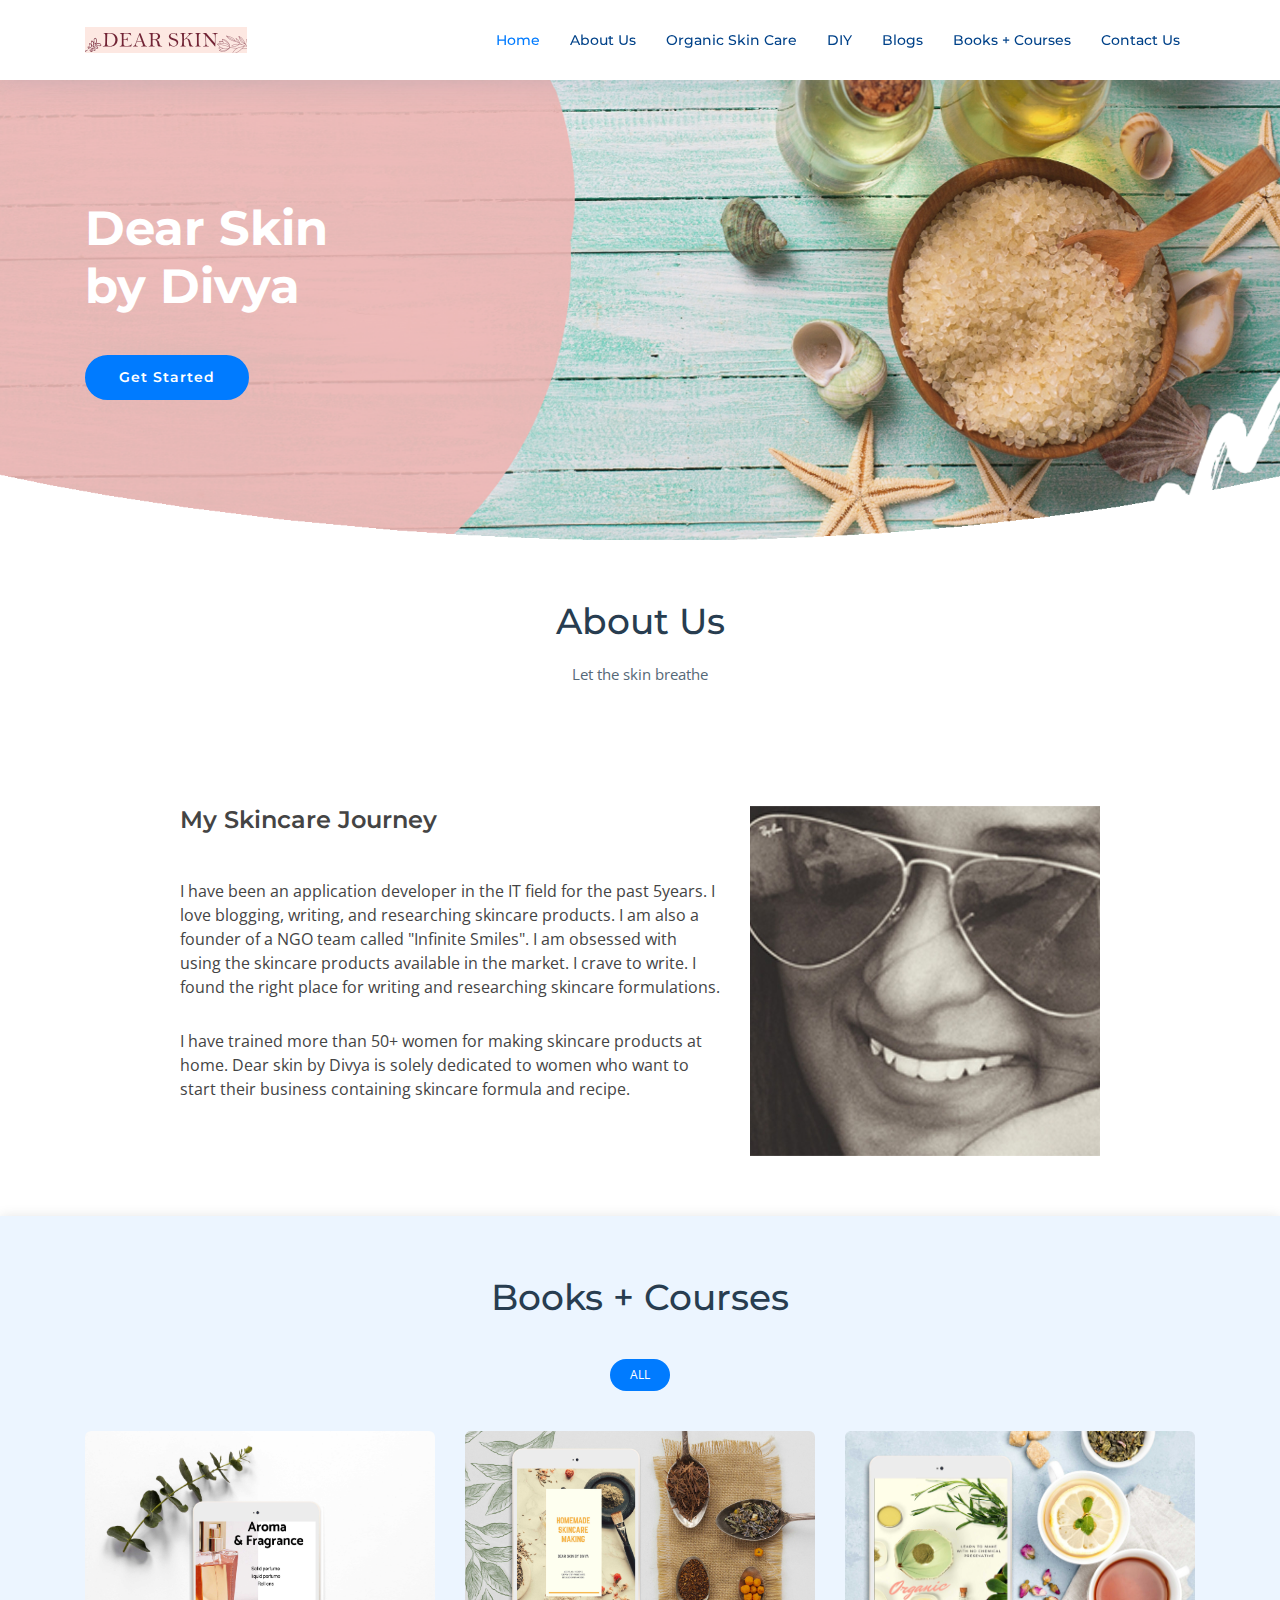
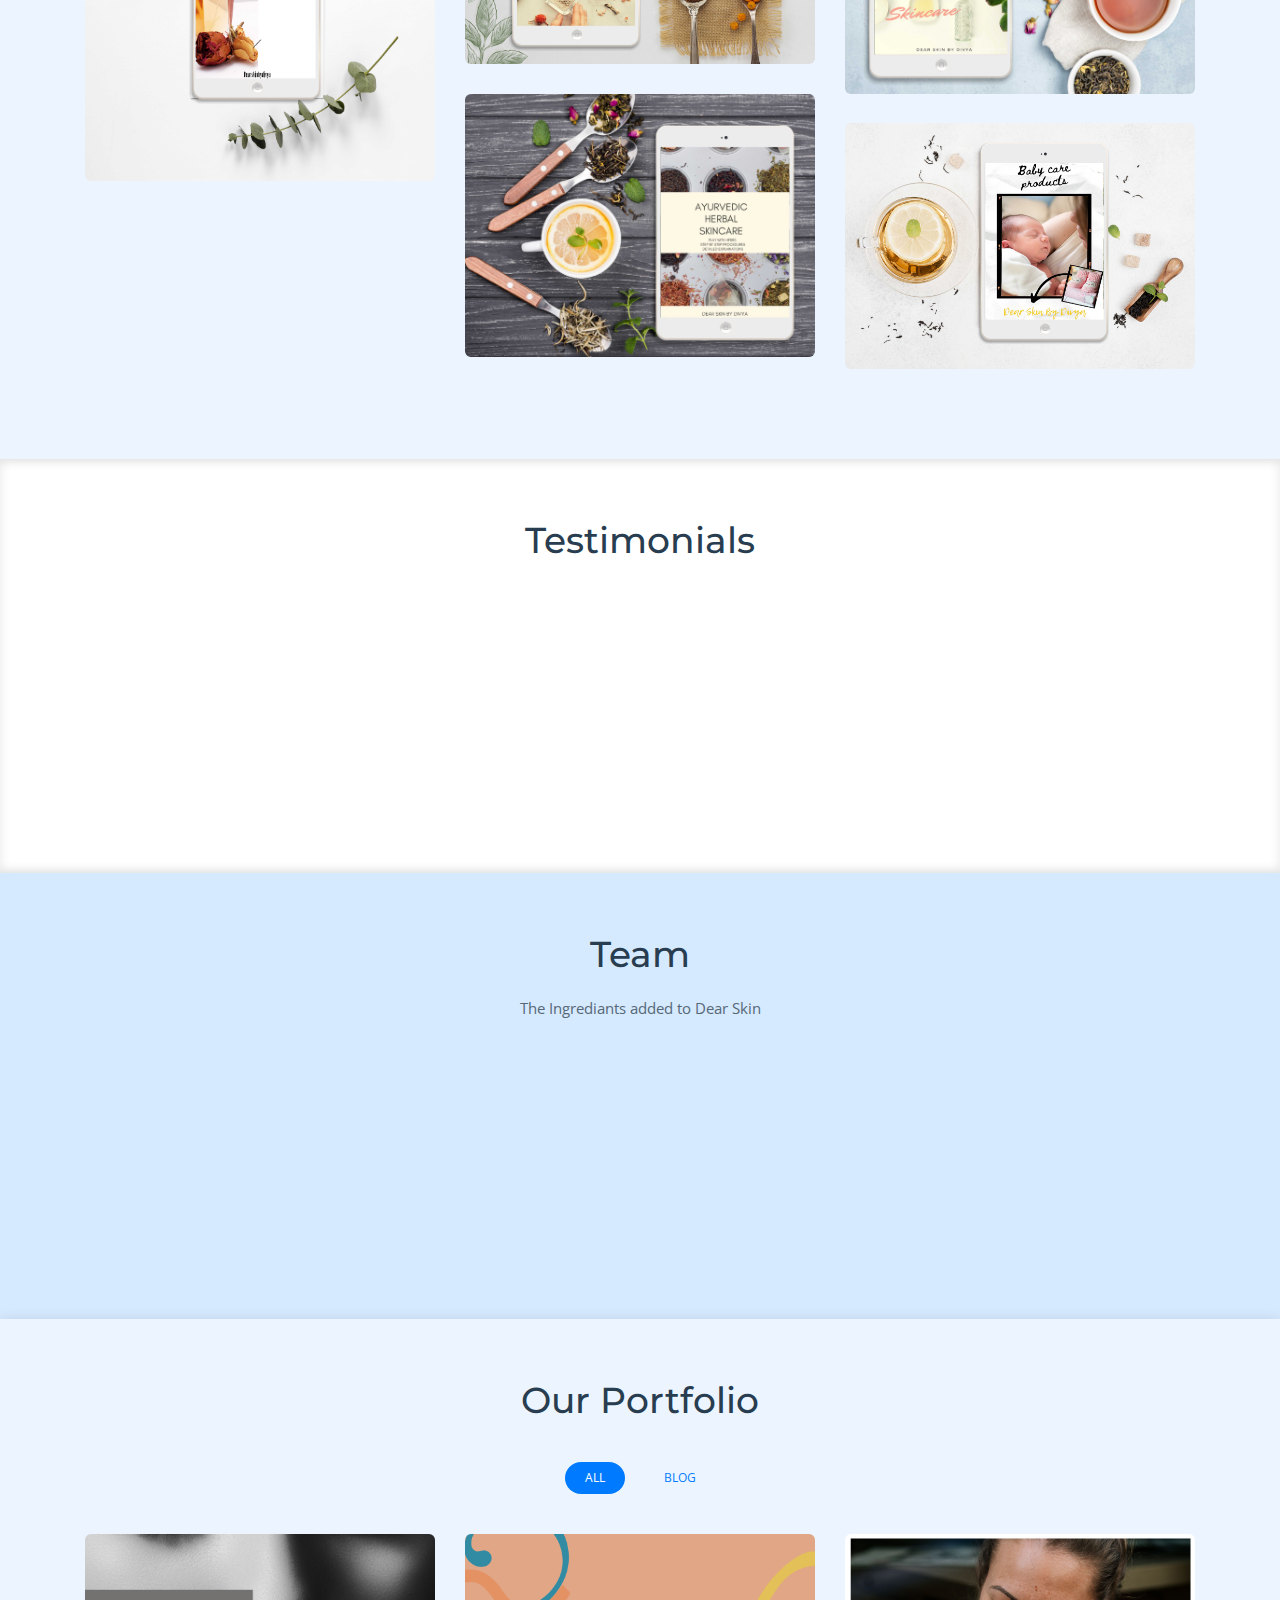
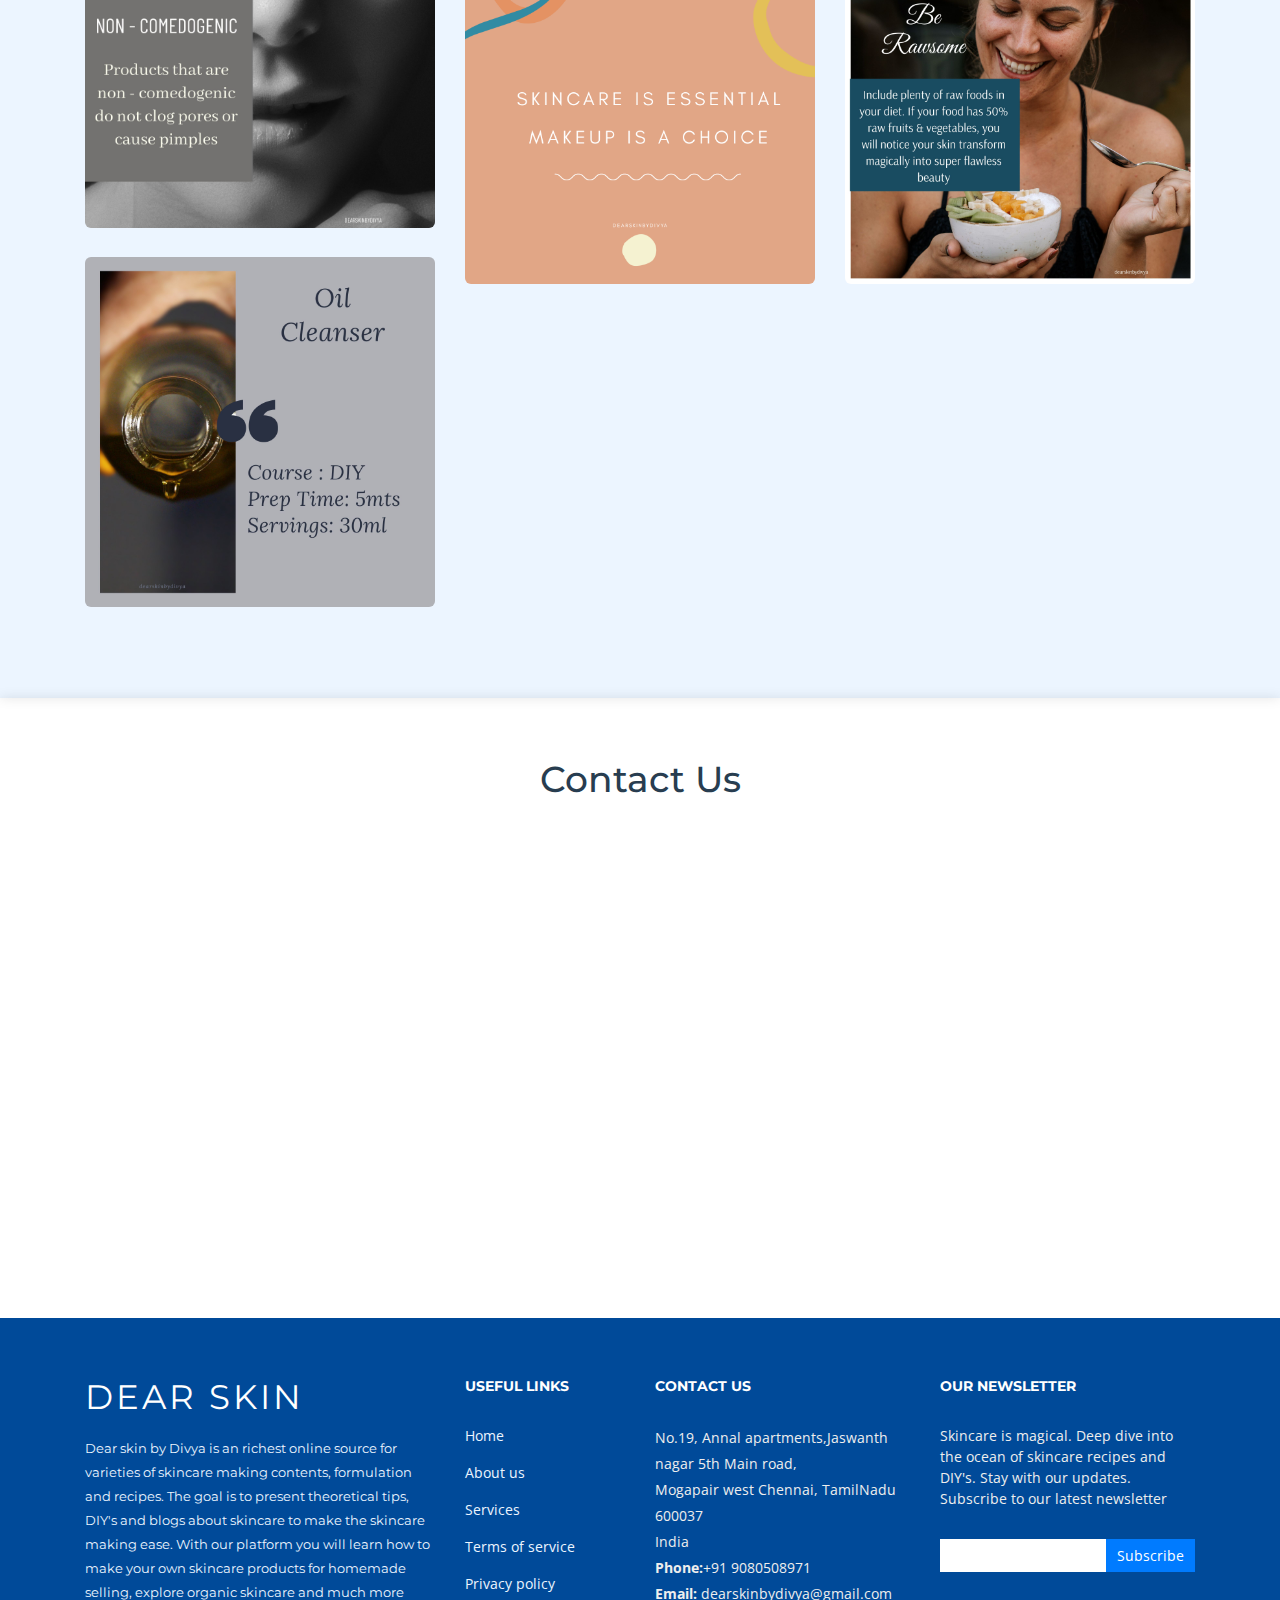
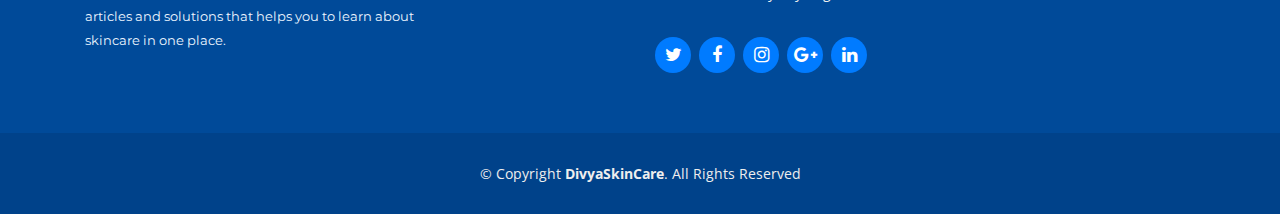
==== commit 2acf6657: "Added adsense blogs, diy, organic page Live1" ====
--- a/index.html
+++ b/index.html
@@ -7,6 +7,9 @@
   <meta name="keywords" content="India's largest skincare learning platform,Skincare formulation India,Organic skincare learning India,Skincare recipe India, DIY, Dear skin by Divya,Divya,DivyaSkinCare,Skincare DIY,Skincare courses India,Skincare E-Book India,Learn skincare India"/>
   <meta name="description" content="Dear skin by Divya is an richest online source for varieties of skincare making contents, formulation and recipes. The goal is to present theoretical tips, DIY's and blogs about skincare to make the skincare making ease. With our platform you will learn how to make your own skincare products for homemade selling, explore organic skincare and much more articles and solutions  that helps you to learn about skincare in one place."/>
 
+  <!--Adsense -->
+  <script data-ad-client="ca-pub-3138104946671143" async src="https://pagead2.googlesyndication.com/pagead/js/adsbygoogle.js"></script>
+
   <!-- Favicons -->
   <link href="img/favicon.png" rel="icon">
   <link href="img/apple-touch-icon.png" rel="apple-touch-icon">
@@ -46,15 +49,10 @@
         <ul>
           <li class="active"><a href="#intro">Home</a></li>
           <li><a href="#about">About Us</a></li>
-          <li><a href="https://dearskinbydivya.wordpress.com/organic-skincare/">Organic Skin Care</a></li>
-          <li class="drop-down"><a href="https://dearskinbydivya.wordpress.com/organic-skincare/">DIY</a>
-            <ul>
-              <li><a href="https://dearskinbydivya.wordpress.com/">Skin Care</a></li>
-              <li><a href="https://dearskinbydivya.wordpress.com/">Body Care</a></li>
-              <li><a href="https://dearskinbydivya.wordpress.com/">Hair Care</a></li>
-              <li><a href="https://dearskinbydivya.wordpress.com/">Personal Care</a></li>
-            </ul>
+          <li><a href="Organic.html">Organic Skin Care</a></li>
+          <li><a href="DIY.html">DIY</a>
           </li>
+          <li><a href="bolgs.html">Blogs</a></li>
             <li><a href="#portfolio">Books + Courses</a></li>
           <li><a href="#contact">Contact Us</a></li>
         </ul>
@@ -115,7 +113,7 @@
     </section><!-- #about -->
 
     <!--==========================
-      Portfolio Section
+      Book and Courses Section
     ============================-->
     <section id="portfolio" class="section-bg">
       <div class="container" >
@@ -139,7 +137,7 @@
               <img src="img/4.jpg" class="img-fluid" alt="">
               <div class="portfolio-info">
                 <div>
-                  <a href="img/portfolio/app1.jpg" data-lightbox="portfolio" data-title="App 1" class="link-preview" title="Preview"><i class="ion ion-eye"></i></a>
+                  <a href="img/4.jpg" data-lightbox="portfolio" data-title="App 1" class="link-preview" title="Preview"><i class="ion ion-eye"></i></a>
                  <a href="https://api.whatsapp.com/send?phone=+919176041922text=welcome%20to%20my%20whatsapp" class="link-details" title="More Details"><i class="ion ion-android-open"></i></a>
                 </div>
               </div>
@@ -151,7 +149,7 @@
               <img src="img/5.jpg" class="img-fluid" alt="">
               <div class="portfolio-info">
                 <div>
-                  <a href="img/portfolio/web3.jpg" class="link-preview" data-lightbox="portfolio" data-title="Web 3" title="Preview"><i class="ion ion-eye"></i></a>
+                  <a href="img/5.jpg" class="link-preview" data-lightbox="portfolio" data-title="Web 3" title="Preview"><i class="ion ion-eye"></i></a>
                   <a href="https://api.whatsapp.com/send?phone=+919176041922text=welcome%20to%20my%20whatsapp" class="link-details" title="More Details"><i class="ion ion-android-open"></i></a>
                 </div>
               </div>
@@ -163,7 +161,7 @@
               <img src="img/1.jpg" class="img-fluid" alt="">
               <div class="portfolio-info">
                 <div>
-                  <a href="img/portfolio/app2.jpg" class="link-preview" data-lightbox="portfolio" data-title="App 2" title="Preview"><i class="ion ion-eye"></i></a>
+                  <a href="img/1.jpg" class="link-preview" data-lightbox="portfolio" data-title="App 2" title="Preview"><i class="ion ion-eye"></i></a>
                   <a href="https://api.whatsapp.com/send?phone=+919176041922text=welcome%20to%20my%20whatsapp" class="link-details" title="More Details"><i class="ion ion-android-open"></i></a>
                 </div>
               </div>
@@ -175,7 +173,7 @@
               <img src="img/2.jpg" class="img-fluid" alt="">
               <div class="portfolio-info">
                 <div>
-                  <a href="img/portfolio/card2.jpg" class="link-preview" data-lightbox="portfolio" data-title="Card 2" title="Preview"><i class="ion ion-eye"></i></a>
+                  <a href="img/2.jpg" class="link-preview" data-lightbox="portfolio" data-title="Card 2" title="Preview"><i class="ion ion-eye"></i></a>
                   <a href="https://api.whatsapp.com/send?phone=+919176041922text=welcome%20to%20my%20whatsapp" class="link-details" title="More Details"><i class="ion ion-android-open"></i></a>
                 </div>
               </div>
@@ -187,7 +185,7 @@
               <img src="img/3.jpg" class="img-fluid" alt="">
               <div class="portfolio-info">
                 <div>
-                  <a href="img/portfolio/web2.jpg" class="link-preview" data-lightbox="portfolio" data-title="Web 2" title="Preview"><i class="ion ion-eye"></i></a>
+                  <a href="img/3.jpg" class="link-preview" data-lightbox="portfolio" data-title="Web 2" title="Preview"><i class="ion ion-eye"></i></a>
                   <a href="https://api.whatsapp.com/send?phone=+919176041922text=welcome%20to%20my%20whatsapp" class="link-details" title="More Details"><i class="ion ion-android-open"></i></a>
                 </div>
               </div>
@@ -551,7 +549,7 @@
             <h4>Our Newsletter</h4>
             <p>Skincare is magical. Deep dive into the ocean of skincare recipes and DIY's. Stay with our updates. Subscribe to our latest newsletter</p>
             <form action="https://formspree.io/dearskinbydivya@gmail.com" method="POST">
-              <input type="email" name="email"><input type="submit" value="Subscribe"></input>
+            <input type="email" name="email"><input type="submit" value="Subscribe"></input>
             </form>
           </div>
 
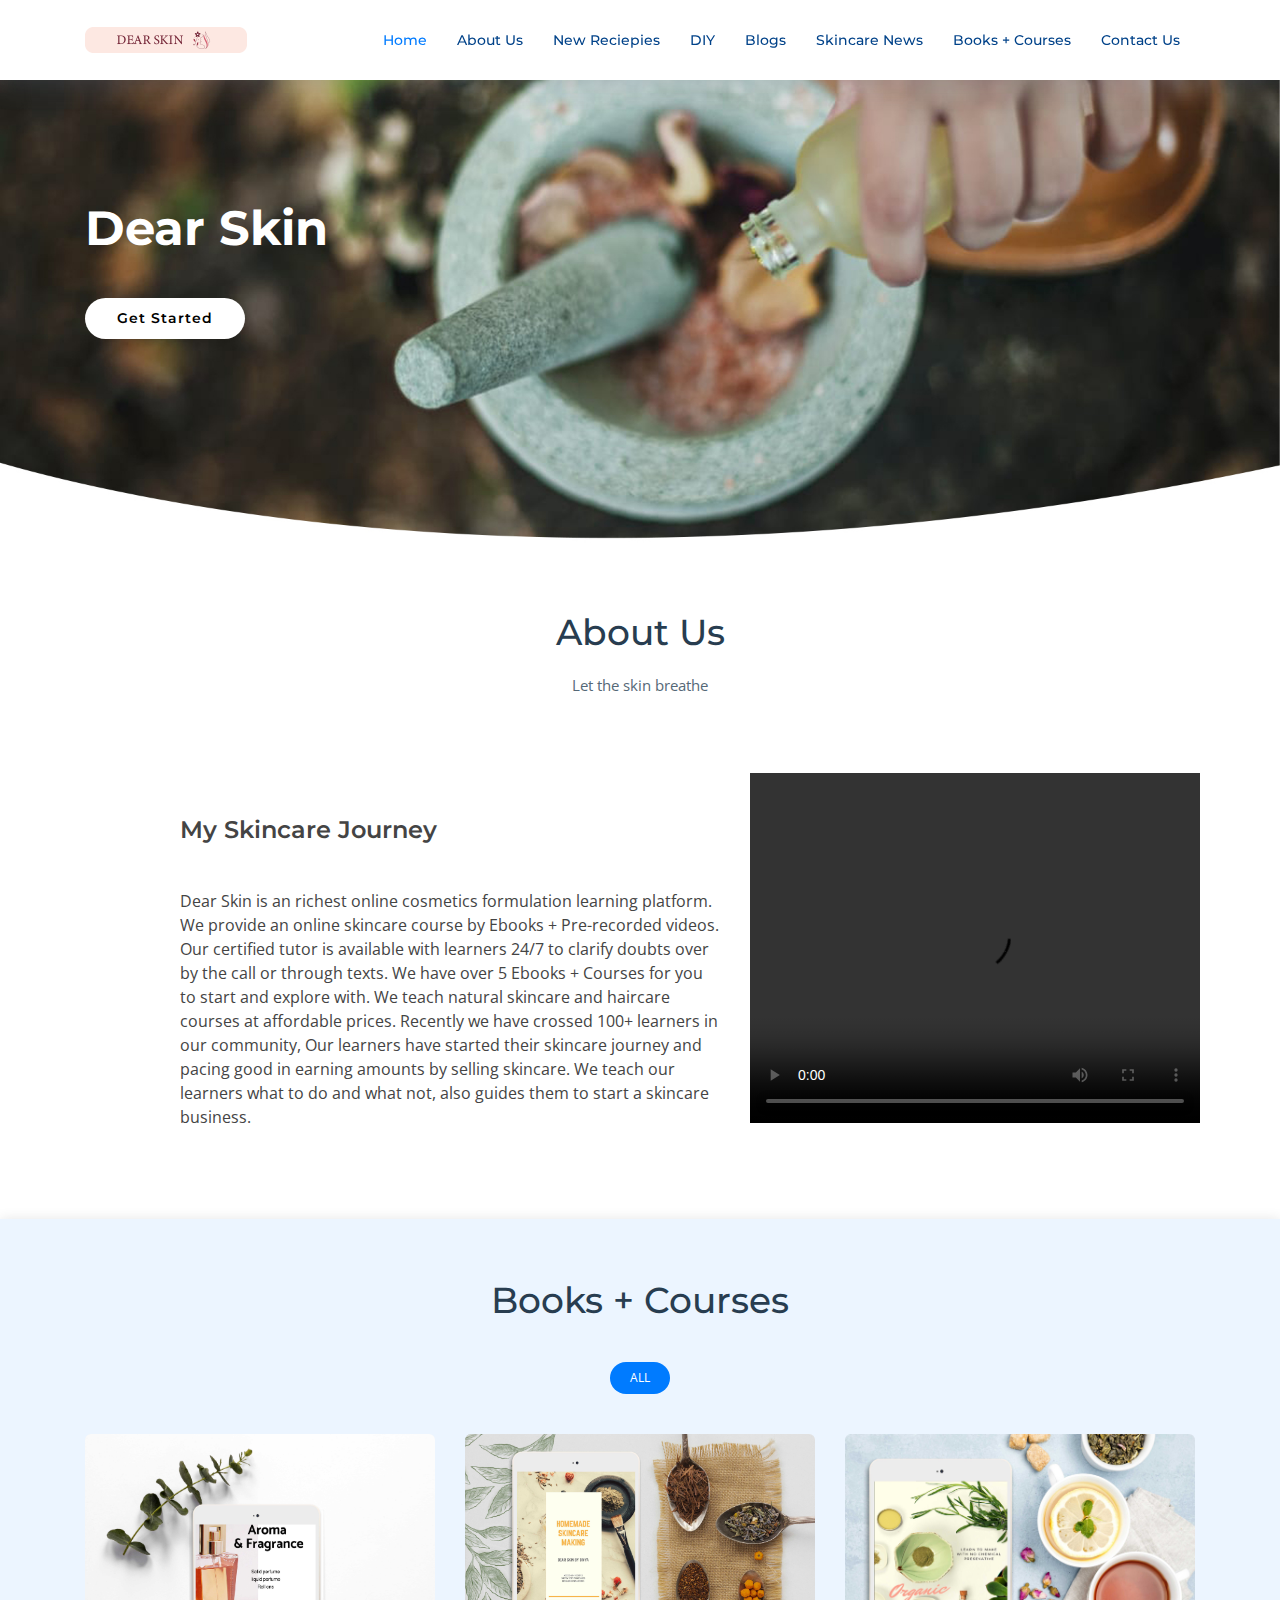
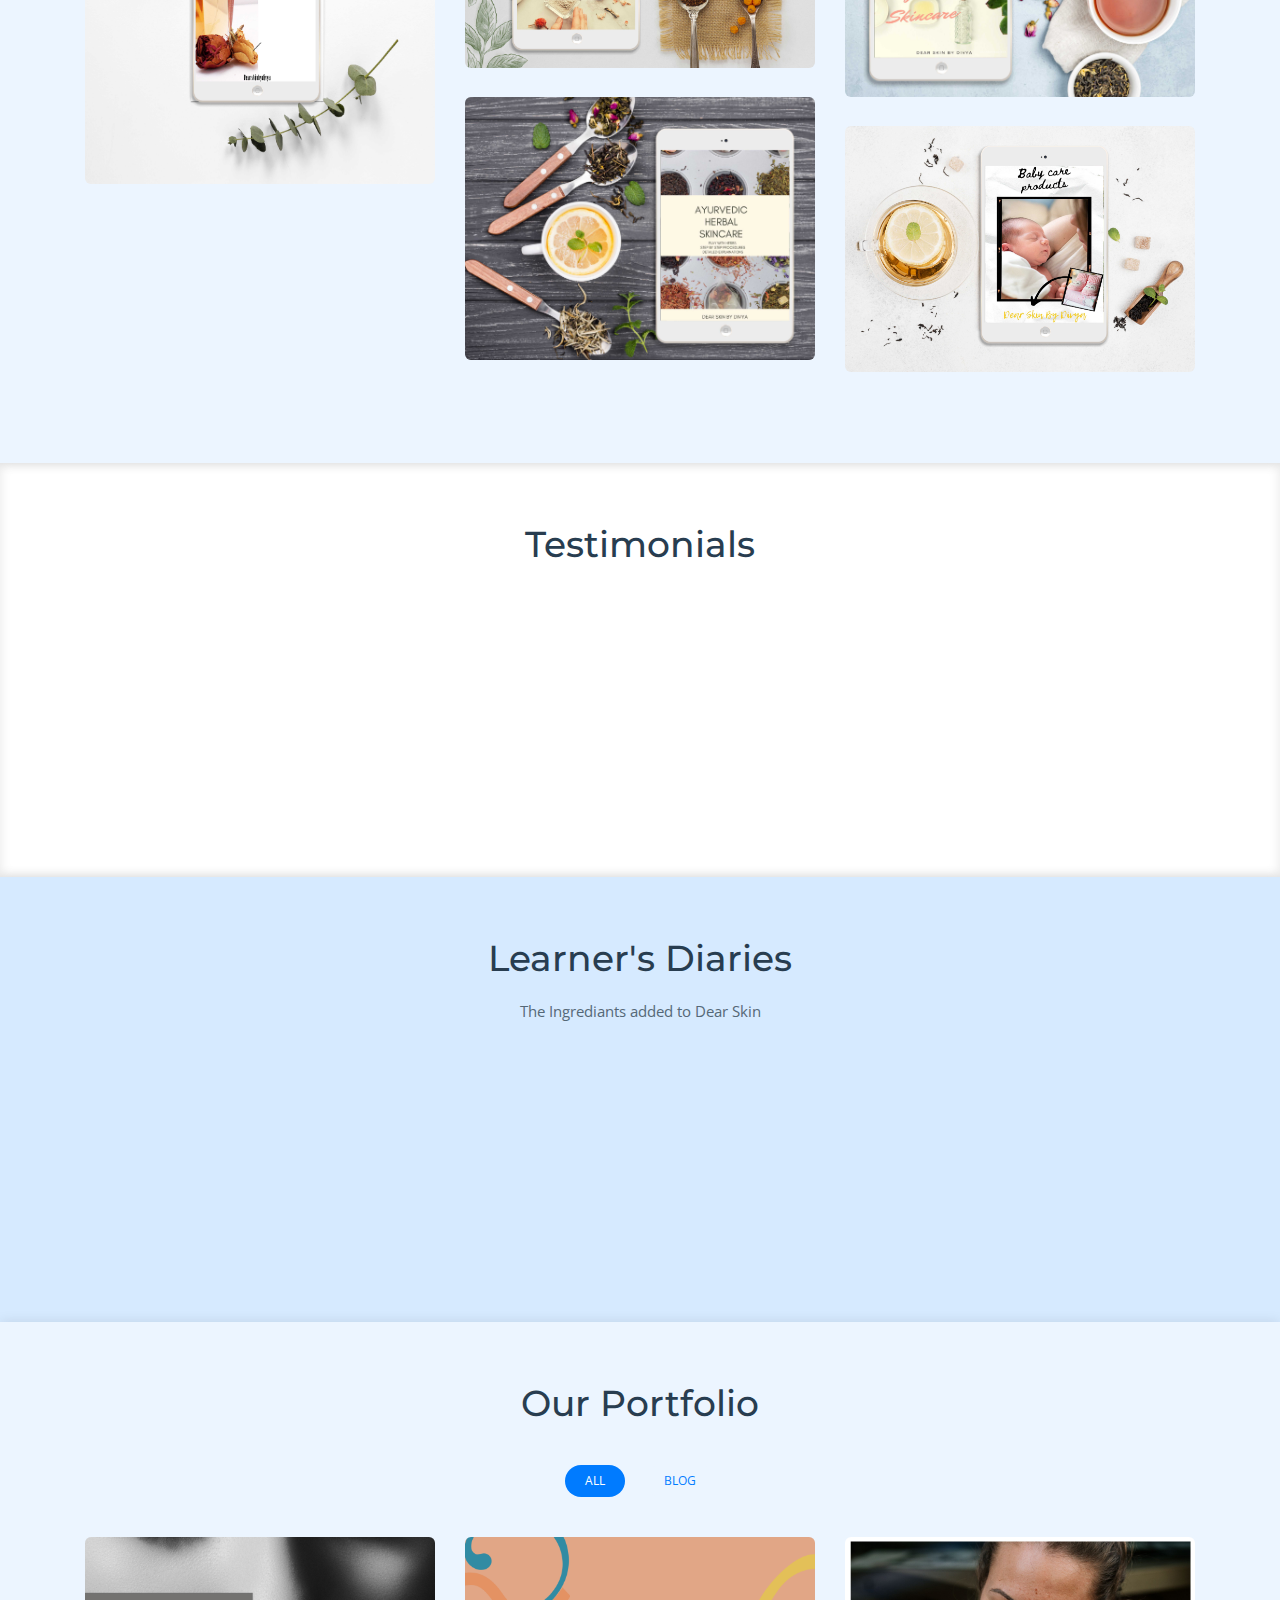
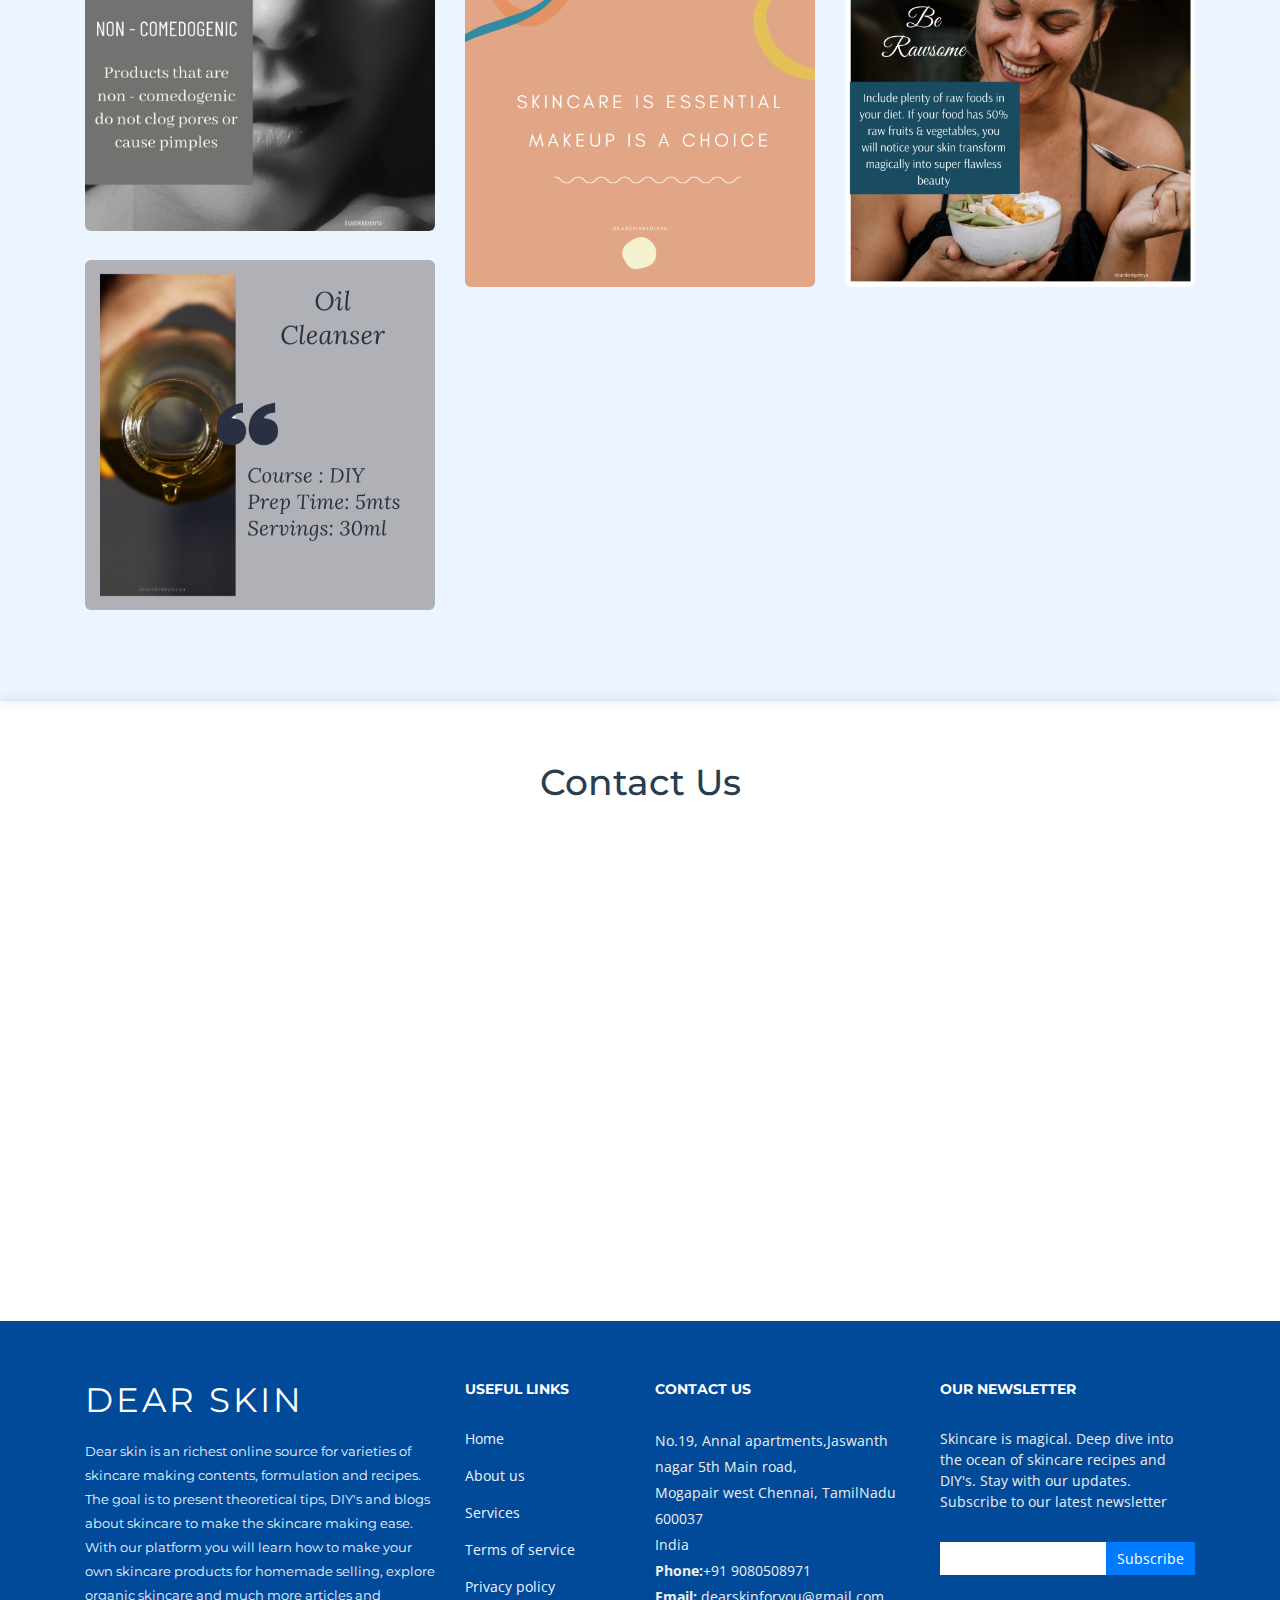
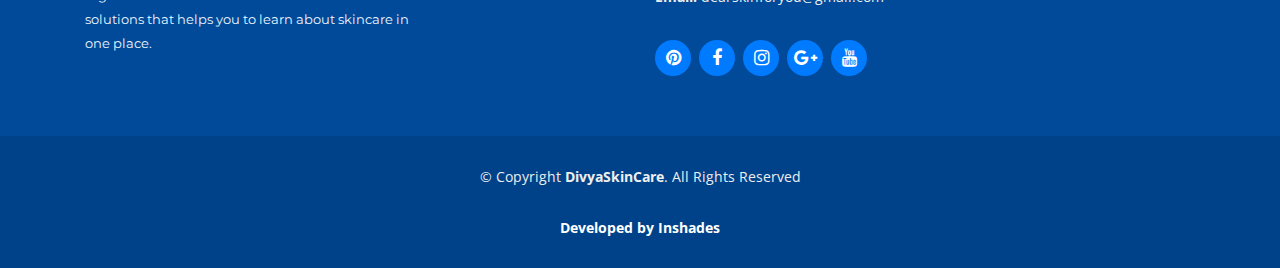
==== commit 879b395b: "BIG UPDATE/TABS ADDED(13-09-2020)" ====
--- a/index.html
+++ b/index.html
@@ -2,13 +2,13 @@
 <html lang="en">
 <head>
   <meta charset="utf-8">
-  <title>Dear Skin by Divya</title>
+  <title>Dear Skin</title>
   <meta content="width=device-width, initial-scale=1.0" name="viewport">
   <meta name="keywords" content="India's largest skincare learning platform,Skincare formulation India,Organic skincare learning India,Skincare recipe India, DIY, Dear skin by Divya,Divya,DivyaSkinCare,Skincare DIY,Skincare courses India,Skincare E-Book India,Learn skincare India"/>
-  <meta name="description" content="Dear skin by Divya is an richest online source for varieties of skincare making contents, formulation and recipes. The goal is to present theoretical tips, DIY's and blogs about skincare to make the skincare making ease. With our platform you will learn how to make your own skincare products for homemade selling, explore organic skincare and much more articles and solutions  that helps you to learn about skincare in one place."/>
+  <meta name="description" content="Dear skin is an richest online source for varieties of skincare making contents, formulation and recipes. The goal is to present theoretical tips, DIY's and blogs about skincare to make the skincare making ease. With our platform you will learn how to make your own skincare products for homemade selling, explore organic skincare and much more articles and solutions  that helps you to learn about skincare in one place."/>
 
   <!--Adsense -->
-  <script data-ad-client="ca-pub-3138104946671143" async src="https://pagead2.googlesyndication.com/pagead/js/adsbygoogle.js"></script>
+  <script data-ad-client="ca-pub-8579488913680533" async src="https://pagead2.googlesyndication.com/pagead/js/adsbygoogle.js"></script>
 
   <!-- Favicons -->
   <link href="img/favicon.png" rel="icon">
@@ -49,10 +49,11 @@
         <ul>
           <li class="active"><a href="#intro">Home</a></li>
           <li><a href="#about">About Us</a></li>
-          <li><a href="Organic.html">Organic Skin Care</a></li>
+          <li><a href="Organic.html">New Reciepies</a></li>
           <li><a href="DIY.html">DIY</a>
           </li>
-          <li><a href="bolgs.html">Blogs</a></li>
+          <li><a href="Bolgs.html">Blogs</a></li>
+          <li><a href="SkincareNews.html">Skincare News</a></li>
             <li><a href="#portfolio">Books + Courses</a></li>
           <li><a href="#contact">Contact Us</a></li>
         </ul>
@@ -68,11 +69,15 @@
     <div class="container">
 
       <div class="intro-info">
-        <h2>Dear Skin<br>by Divya</h2>
+        <h2>Dear Skin<br></h2>
         <div>
-          <a href="#about" class="btn-get-started scrollto">Get Started</a> 
-        </div>
-      </div>
+          <a href="#about" class="btn-get-started scrollto" style="color: black">Get Started</a> 
+        </div>
+        <br>
+        <br>
+        <br>
+
+        </div>
 
     </div>
   </section><!-- #intro -->
@@ -91,7 +96,10 @@
 
         <div class="row about-extra">
           <div class="col-lg-4 wow fadeInUp order-1 order-lg-2">
-            <img src="img/about-img.jpg" class="img-fluid" alt="">
+            <!--<img src="img/about-img.jpg" class="img-fluid" alt="">-->
+            <video width="450" height="350" controls style="margin-top:-43px;">
+              <source src="img/Dear Skin Promotional Work.mp4" type="video/mp4">
+            </video>
           </div>
 
           <div class="col-lg-1"></div>
@@ -99,10 +107,7 @@
           <div class="col-lg-6 wow fadeInUp pt-4 pt-lg-0 order-2 order-lg-1">
             <h4>My Skincare Journey</h4><br>
             <p>
-             I have been an application developer in the IT field for the past 5years. I love blogging, writing, and researching skincare products. I am also a founder of a NGO team called "Infinite Smiles". I am obsessed with using the skincare products available in the market. I crave to write. I found the right place for writing and researching skincare formulations. 
-            </p>
-            <p>
-              I have trained more than 50+ women for making skincare products at home. Dear skin by Divya is solely dedicated to women who want to start their business containing skincare formula and recipe. 
+             Dear Skin is an richest online cosmetics formulation learning platform. We provide an online skincare course by Ebooks + Pre-recorded videos. Our certified tutor is available with learners 24/7 to clarify doubts over by the call or through texts. We have over 5 Ebooks + Courses for you to start and explore with. We teach natural skincare and haircare courses at affordable prices. Recently we have crossed 100+ learners in our community, Our learners have started their skincare journey and pacing good in earning amounts by selling skincare. We teach our learners what to do and what not, also guides them to start a skincare business.
             </p>
           </div>
 
@@ -214,7 +219,7 @@
             <div class="owl-carousel testimonials-carousel wow fadeInUp">
     
               <div class="testimonial-item">
-                <img src="img/testimonial1.jpg" class="testimonial-img" alt="">
+                <img src="img/testimoial1.jpg" class="testimonial-img" alt="">
                 <h3>Ruchitha</h3>
                 <h4>Skincare Junkie</h4>
                 <p>
@@ -239,6 +244,17 @@
                   Worries and money divide on sharing but knowledge and happiness multiplies on sharing. You are the second case on sharing the knowledge. Great to be a part of Dear Skin by Divya. Thank you.
                 </p>
               </div>
+
+              <div class="testimonial-item">
+                <img src="img/testimonial3.jpg" class="testimonial-img" alt="">
+                <h3>Km Kothaisaranya</h3>
+                <h4>Beauty Theraphist</h4>
+                <p>
+                  Whenever I am opening your book I am really wondering with your receipes, really awesomw!!! I am really happy for being your student.
+                </p>
+              </div>
+
+
             </div>
 
           </div>
@@ -254,7 +270,7 @@
     <section id="team" style="background-color:#d6eaff;">
       <div class="container">
         <div class="section-header">
-          <h3>Team</h3>
+          <h3>Learner's Diaries</h3>
           <p>The Ingrediants added to Dear Skin</p>
         </div>
 
@@ -264,16 +280,16 @@
 
           <div class="col-lg-2 col-md-6 wow fadeInUp">
             <div class="member">
-              <img src="img/team-1.jpg" class="img-fluid" alt="">
+              <img src="img/IMG-20200913-WA0005_resize_32.jpg" class="img-fluid" alt="">
               <div class="member-info">
                 <div class="member-info-content">
-                  <h4>Divya Ruckmani</h4>
-                  <span>Founder&CEO</span>
+                  <h4></h4>
+                  <span></span>
                   <div class="social">
-                    <a href="https://pin.it/5jIcwmV"><i class="fa fa-pinterest"></i></a>
-                    <a href=""><i class="fa fa-facebook"></i></a>
-                    <a href=""><i class="fa fa-google-plus"></i></a>
-                    <a href=""><i class="fa fa-linkedin"></i></a>
+                    <a href="https://pin.it/5jIcwmV"><i class="fa fa-pnterest"></i></a>
+                    <a href=""><i class="fa fa-faebook"></i></a>
+                    <a href=""><i class="fa fa-gogle-plus"></i></a>
+                    <a href=""><i class="fa fa-lnkedin"></i></a>
                   </div>
                 </div>
               </div>
@@ -282,16 +298,16 @@
 
           <div class="col-lg-2 col-md-6 wow fadeInUp" data-wow-delay="0.1s">
             <div class="member">
-              <img src="img/team-2.jpg" class="img-fluid" alt="">
+              <img src="img/IMG-20200913-WA0000_resize_82.jpg" class="img-fluid" alt="">
               <div class="member-info">
                 <div class="member-info-content">
-                  <h4>Venkatesh</h4>
-                  <span>Co-founder</span>
+                  <h4></h4>
+                  <span></span>
                   <div class="social">
-                    <a href="https://pin.it/5jIcwmV"><i class="fa fa-pinterest"></i></a>
-                    <a href=""><i class="fa fa-facebook"></i></a>
-                    <a href=""><i class="fa fa-google-plus"></i></a>
-                    <a href=""><i class="fa fa-linkedin"></i></a>
+                    <a href="https://pin.it/5jIcwmV"><i class="fa fa-interest"></i></a>
+                    <a href=""><i class="fa fa-facbook"></i></a>
+                    <a href=""><i class="fa fa-googe-plus"></i></a>
+                    <a href=""><i class="fa fa-likedin"></i></a>
                   </div>
                 </div>
               </div>
@@ -300,16 +316,16 @@
 
           <div class="col-lg-2 col-md-6 wow fadeInUp" data-wow-delay="0.2s">
             <div class="member">
-              <img src="img/team-3.jpg" class="img-fluid" alt="">
+              <img src="img/IMG-20200913-WA0001_resize_2.jpg" class="img-fluid" alt="">
               <div class="member-info">
                 <div class="member-info-content">
-                  <h4>R.Danush</h4>
-                  <span>Website Developer(Inshades)</span>
+                  <h4></h4>
+                  <span></span>
                   <div class="social">
-                    <a href="https://www.instagram.com/invites/contact/?i=uj29erel66f9&utm_content=fbyp7re"><i class="fa fa-instagram"></i></a>
-                    <a href="https://www.facebook.com/Inshades-103137771358234/"><i class="fa fa-facebook"></i></a>
-                    <a href="https://www.instagram.com/invites/contact/?i=uj29erel66f9&utm_content=fbyp7re"><i class="fa fa-google-plus"></i></a>
-                    <a href="https://www.linkedin.com/company/inshades"><i class="fa fa-linkedin"></i></a>
+                    <a href="https://www.instagram.com/invites/contact/?i=uj29erel66f9&utm_content=fbyp7re"><i class="fa fa-istagram"></i></a>
+                    <a href="https://www.facebook.com/Inshades-103137771358234/"><i class="fa fa-faceook"></i></a>
+                    <a href="https://www.instagram.com/invites/contact/?i=uj29erel66f9&utm_content=fbyp7re"><i class="fa fa-googe-plus"></i></a>
+                    <a href="https://www.linkedin.com/company/inshades"><i class="fa fa-link\edin"></i></a>
                   </div>
                 </div>
               </div>
@@ -318,16 +334,16 @@
 
           <div class="col-lg-2 col-md-6 wow fadeInUp" data-wow-delay="0.2s">
             <div class="member">
-              <img src="img/team-5.jpg" class="img-fluid" alt="">
+              <img src="img/IMG-20200913-WA0002_resize_50.jpg" class="img-fluid" alt="">
               <div class="member-info">
                 <div class="member-info-content">
-                  <h4>Kalaiselvan</h4>
-                  <span>Design and Metrics(Inshades)</span>
+                  <h4></h4>
+                  <span></span>
                   <div class="social">
-                    <a href="https://www.instagram.com/invites/contact/?i=uj29erel66f9&utm_content=fbyp7re"><i class="fa fa-instagram"></i></a>
-                    <a href="https://www.facebook.com/Inshades-103137771358234/"><i class="fa fa-facebook"></i></a>
-                    <a href="https://www.instagram.com/invites/contact/?i=uj29erel66f9&utm_content=fbyp7re"><i class="fa fa-google-plus"></i></a>
-                    <a href="https://www.linkedin.com/company/inshades"><i class="fa fa-linkedin"></i></a>
+                    <a href="https://www.instagram.com/invites/contact/?i=uj29erel66f9&utm_content=fbyp7re"><i class="fa fa-stagram"></i></a>
+                    <a href="https://www.facebook.com/Inshades-103137771358234/"><i class="fa fa-facbook"></i></a>
+                    <a href="https://www.instagram.com/invites/contact/?i=uj29erel66f9&utm_content=fbyp7re"><i class="fa fa-googe-plus"></i></a>
+                    <a href="https://www.linkedin.com/company/inshades"><i class="fa fa-likedin"></i></a>
                   </div>
                 </div>
               </div>
@@ -336,24 +352,25 @@
 
           <div class="col-lg-2 col-md-6 wow fadeInUp" data-wow-delay="0.3s">
             <div class="member">
-              <img src="img/team-4.jpg" class="img-fluid" alt="">
+              <img src="img/IMG-20200913-WA0003_resize_36.jpg" class="img-fluid" alt="">
               <div class="member-info">
                 <div class="member-info-content">
-                  <h4>Ramya Mahadevan</h4>
-                  <span>Consultant(Inshades)</span>
+                  <h4></h4>
+                  <span></span>
                   <div class="social">
-                    <a href="https://www.instagram.com/invites/contact/?i=uj29erel66f9&utm_content=fbyp7re"><i class="fa fa-instagram"></i></a>
-                    <a href="https://www.facebook.com/Inshades-103137771358234/"><i class="fa fa-facebook"></i></a>
-                    <a href="https://www.instagram.com/invites/contact/?i=uj29erel66f9&utm_content=fbyp7re"><i class="fa fa-google-plus"></i></a>
-                    <a href="https://www.linkedin.com/company/inshades"><i class="fa fa-linkedin"></i></a>
+                    <a href="https://www.instagram.com/invites/contact/?i=uj29erel66f9&utm_content=fbyp7re"><i class="fa fa-intagram"></i></a>
+                    <a href="https://www.facebook.com/Inshades-103137771358234/"><i class="fa fa-faebook"></i></a>
+                    <a href="https://www.instagram.com/invites/contact/?i=uj29erel66f9&utm_content=fbyp7re"><i class="fa fa-gogle-plus"></i></a>
+                    <a href="https://www.linkedin.com/company/inshades"><i class="fa fa-linedin"></i></a>
                   </div>
                 </div>
               </div>
             </div>
           </div>
           <div class="col-lg-1"></div>
-        </div>
-
+        
+
+</div>
       </div>
     </section><!-- #team -->
 
@@ -385,7 +402,7 @@
               <div class="portfolio-info">
                 <div>
                   <a href="img/portfolio/app1.jpg" data-lightbox="portfolio" data-title="App 1" class="link-preview" title="Preview"><i class="ion ion-eye"></i></a>
-                  <a href="https://dearskinbydivya.wordpress.com/blog-2/" class="link-details" title="More Details" target="_blank"><i class="ion ion-android-open"></i></a>
+                  <a href="Bolgs.html" class="link-details" title="More Details" target="_blank"><i class="ion ion-android-open"></i></a>
                 </div>
               </div>
             </div>
@@ -397,7 +414,7 @@
               <div class="portfolio-info">
                 <div>
                   <a href="img/portfolio/web3.jpg" class="link-preview" data-lightbox="portfolio" data-title="Web 3" title="Preview"><i class="ion ion-eye"></i></a>
-                  <a href="https://dearskinbydivya.wordpress.com/blog-2/" class="link-details" title="More Details" target="_blank"><i class="ion ion-android-open"></i></a>
+                  <a href="Blogs.html" class="link-details" title="More Details" target="_blank"><i class="ion ion-android-open"></i></a>
                 </div>
               </div>
             </div>
@@ -409,7 +426,7 @@
               <div class="portfolio-info">
                 <div>
                   <a href="img/portfolio/app2.jpg" class="link-preview" data-lightbox="portfolio" data-title="App 2" title="Preview"><i class="ion ion-eye"></i></a>
-                  <a href="https://dearskinbydivya.wordpress.com/blog-2/" class="link-details" title="More Details" target="_blank"><i class="ion ion-android-open"></i></a>
+                  <a href="Blogs.html" class="link-details" title="More Details" target="_blank"><i class="ion ion-android-open"></i></a>
                 </div>
               </div>
             </div>
@@ -423,7 +440,7 @@
               <div class="portfolio-info">
                 <div>
                   <a href="img/portfolio/app3.jpg" class="link-preview" data-lightbox="portfolio" data-title="App 3" title="Preview"><i class="ion ion-eye"></i></a>
-                  <a href="https://dearskinbydivya.wordpress.com/blog-2/" class="link-details" title="More Details" target="_blank"><i class="ion ion-android-open"></i></a>
+                  <a href="Blogs.html" class="link-details" title="More Details" target="_blank"><i class="ion ion-android-open"></i></a>
                 </div>
               </div>
             </div>
@@ -460,7 +477,7 @@
               </div>
               <div class="col-md-4 info">
                 <i class="ion-ios-email-outline"></i>
-                <p>dearskinbydivya@gmail.com</p>
+                <p>dearskinforyou@gmail.com</p>
               </div>
               <div class="col-md-4 info">
                 <i class="ion-ios-telephone-outline"></i>
@@ -470,7 +487,7 @@
 
             <div class="form">
               <div id="errormessage"></div>
-              <form action="https://formspree.io/dearskinbydivya@gmail.com" method="POST" role="form">
+              <form action="https://formspree.io/dearskinforyou@gmail.com" method="POST" role="form">
                 <div class="form-row">
                   <div class="form-group col-lg-6">
                     <input type="text" name="name" class="form-control" id="name" placeholder="Your Name" data-rule="minlen:4" data-msg="Please enter at least 4 chars" />
@@ -511,7 +528,7 @@
 
           <div class="col-lg-4 col-md-6 footer-info">
             <h3>Dear Skin</h3>
-            <p>Dear skin by Divya is an richest online source for varieties of skincare making contents, formulation and recipes. The goal is to present theoretical tips, DIY's and blogs about skincare to make the skincare making ease. With our platform you will learn how to make your own skincare products for homemade selling, explore organic skincare and much more articles and solutions  that helps you to learn about skincare in one place.</p>
+            <p>Dear skin is an richest online source for varieties of skincare making contents, formulation and recipes. The goal is to present theoretical tips, DIY's and blogs about skincare to make the skincare making ease. With our platform you will learn how to make your own skincare products for homemade selling, explore organic skincare and much more articles and solutions  that helps you to learn about skincare in one place.</p>
           </div>
 
           <div class="col-lg-2 col-md-6 footer-links">
@@ -532,15 +549,15 @@
               Mogapair west Chennai, TamilNadu 600037<br>
               India <br>
               <strong>Phone:</strong>+91 9080508971<br>
-              <strong>Email:</strong> dearskinbydivya@gmail.com<br>
+              <strong>Email:</strong> dearskinforyou@gmail.com<br>
             </p>
 
             <div class="social-links">
-              <a href="#" class="twitter"><i class="fa fa-twitter"></i></a>
+              <a href="https://pin.it/2KLeY4I" class="pinterest"><i class="fa fa-pinterest"></i></a>
               <a href="#" class="facebook"><i class="fa fa-facebook"></i></a>
-              <a href="#" class="instagram"><i class="fa fa-instagram"></i></a>
-              <a href="#" class="google-plus"><i class="fa fa-google-plus"></i></a>
-              <a href="#" class="linkedin"><i class="fa fa-linkedin"></i></a>
+              <a href="https://www.instagram.com/dearskin_in/" class="instagram"><i class="fa fa-instagram"></i></a>
+              <a href="" class="google-plus"><i class="fa fa-google-plus"></i></a>
+              <a href="https://www.youtube.com/channel/UCN27x9s0TKk7PECpAGs8vDw" class="linkedin"><i class="fa fa-youtube"></i></a>
             </div>
 
           </div>
@@ -548,7 +565,7 @@
           <div class="col-lg-3 col-md-6 footer-newsletter">
             <h4>Our Newsletter</h4>
             <p>Skincare is magical. Deep dive into the ocean of skincare recipes and DIY's. Stay with our updates. Subscribe to our latest newsletter</p>
-            <form action="https://formspree.io/dearskinbydivya@gmail.com" method="POST">
+            <form action="https://formspree.io/dearskinforyou@gmail.com" method="POST">
             <input type="email" name="email"><input type="submit" value="Subscribe"></input>
             </form>
           </div>
@@ -561,7 +578,12 @@
       <div class="copyright">
         &copy; Copyright <strong>DivyaSkinCare</strong>. All Rights Reserved
       </div>
-      
+
+<div class="copyright">
+  <b> <a href="https://www.inshades.ml" style="color:white">Developed by Inshades</a></b>
+</div>
+
+
     </div>
   </footer><!-- #footer -->
 
--- a/css/style.css
+++ b/css/style.css
@@ -205,8 +205,9 @@
 }
 
 #intro .intro-info .btn-get-started {
-  background: #007bff;
+  background: white;
   border: 2px solid #007bff;
+  border:2px white;
   color: #fff;
 }
 
@@ -865,9 +866,9 @@
 }
 
 #testimonials .testimonial-item .testimonial-img {
-  width: 120px;
-  border-radius: 50%;
-  border: 4px solid #fff;
+  margin-right: 30px;
+  border-radius: 10%;
+  border: 4px solid fff;
   float: left;
 }
 
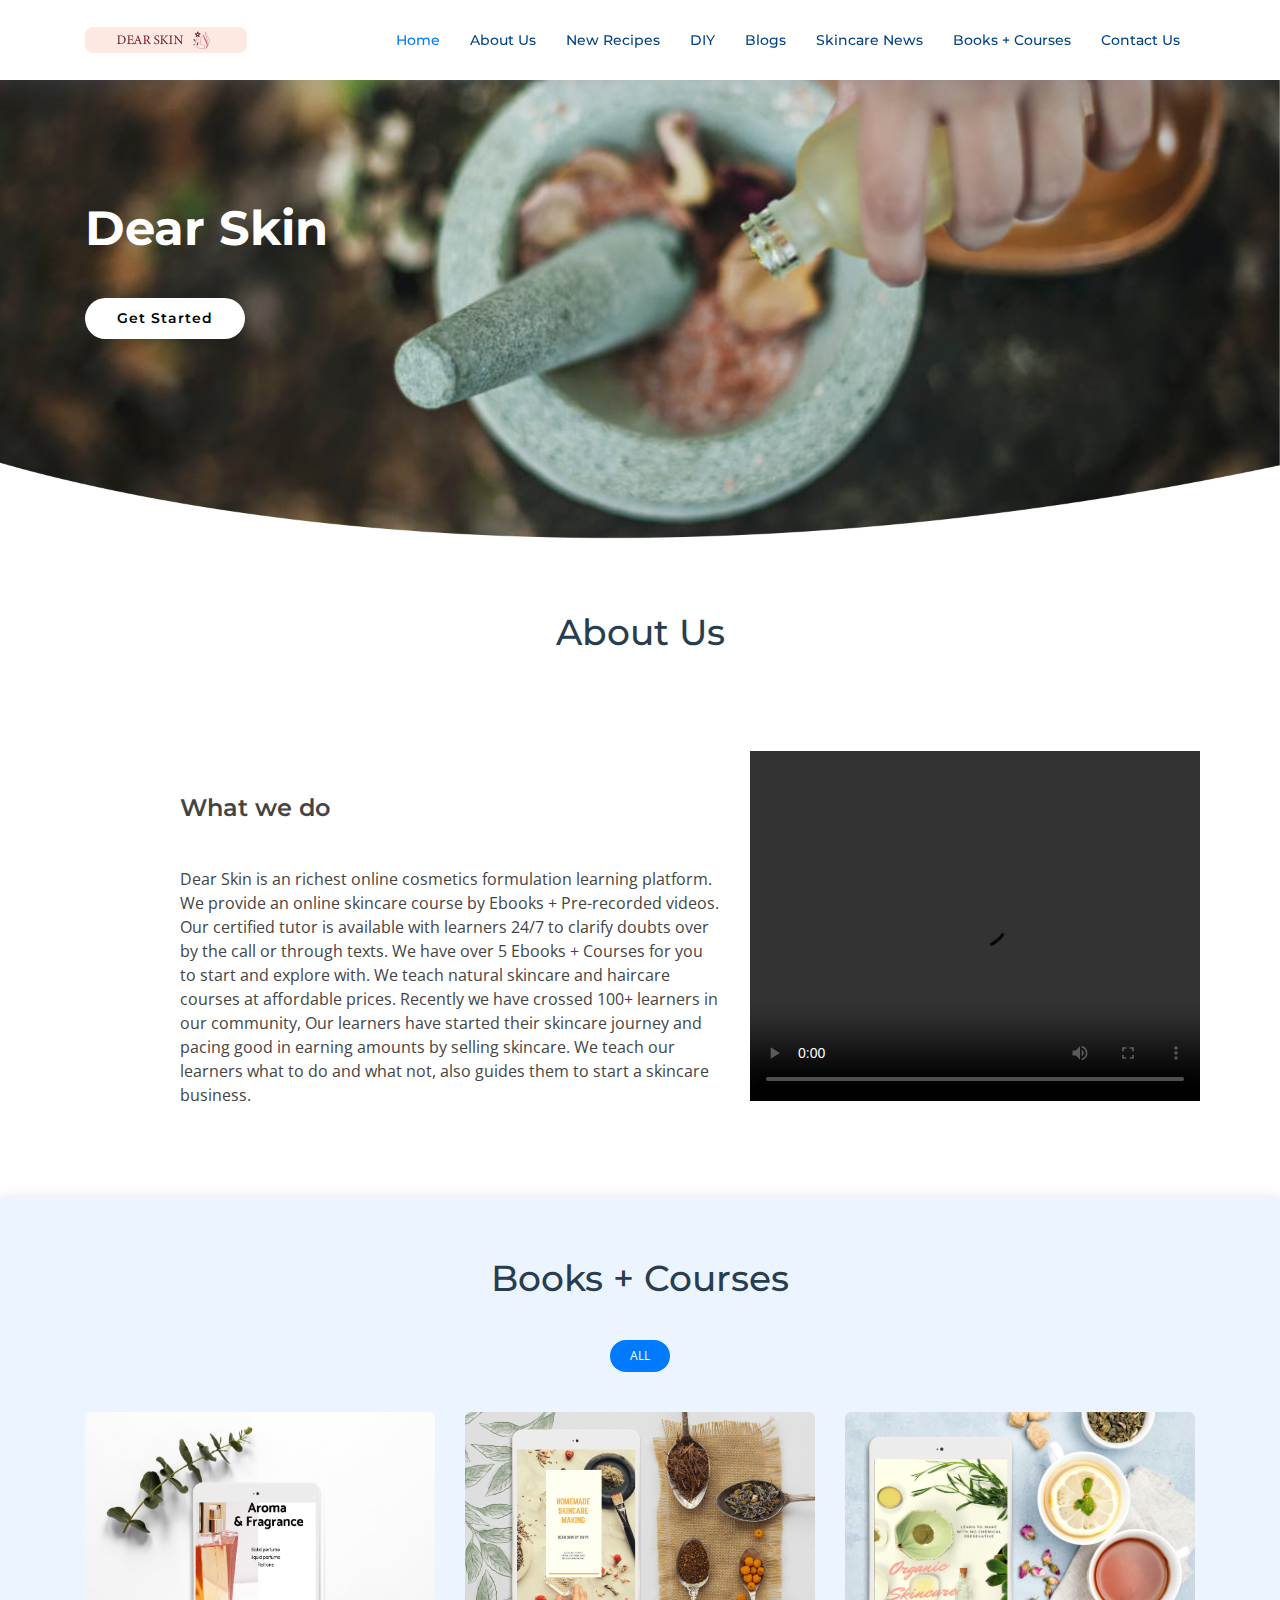
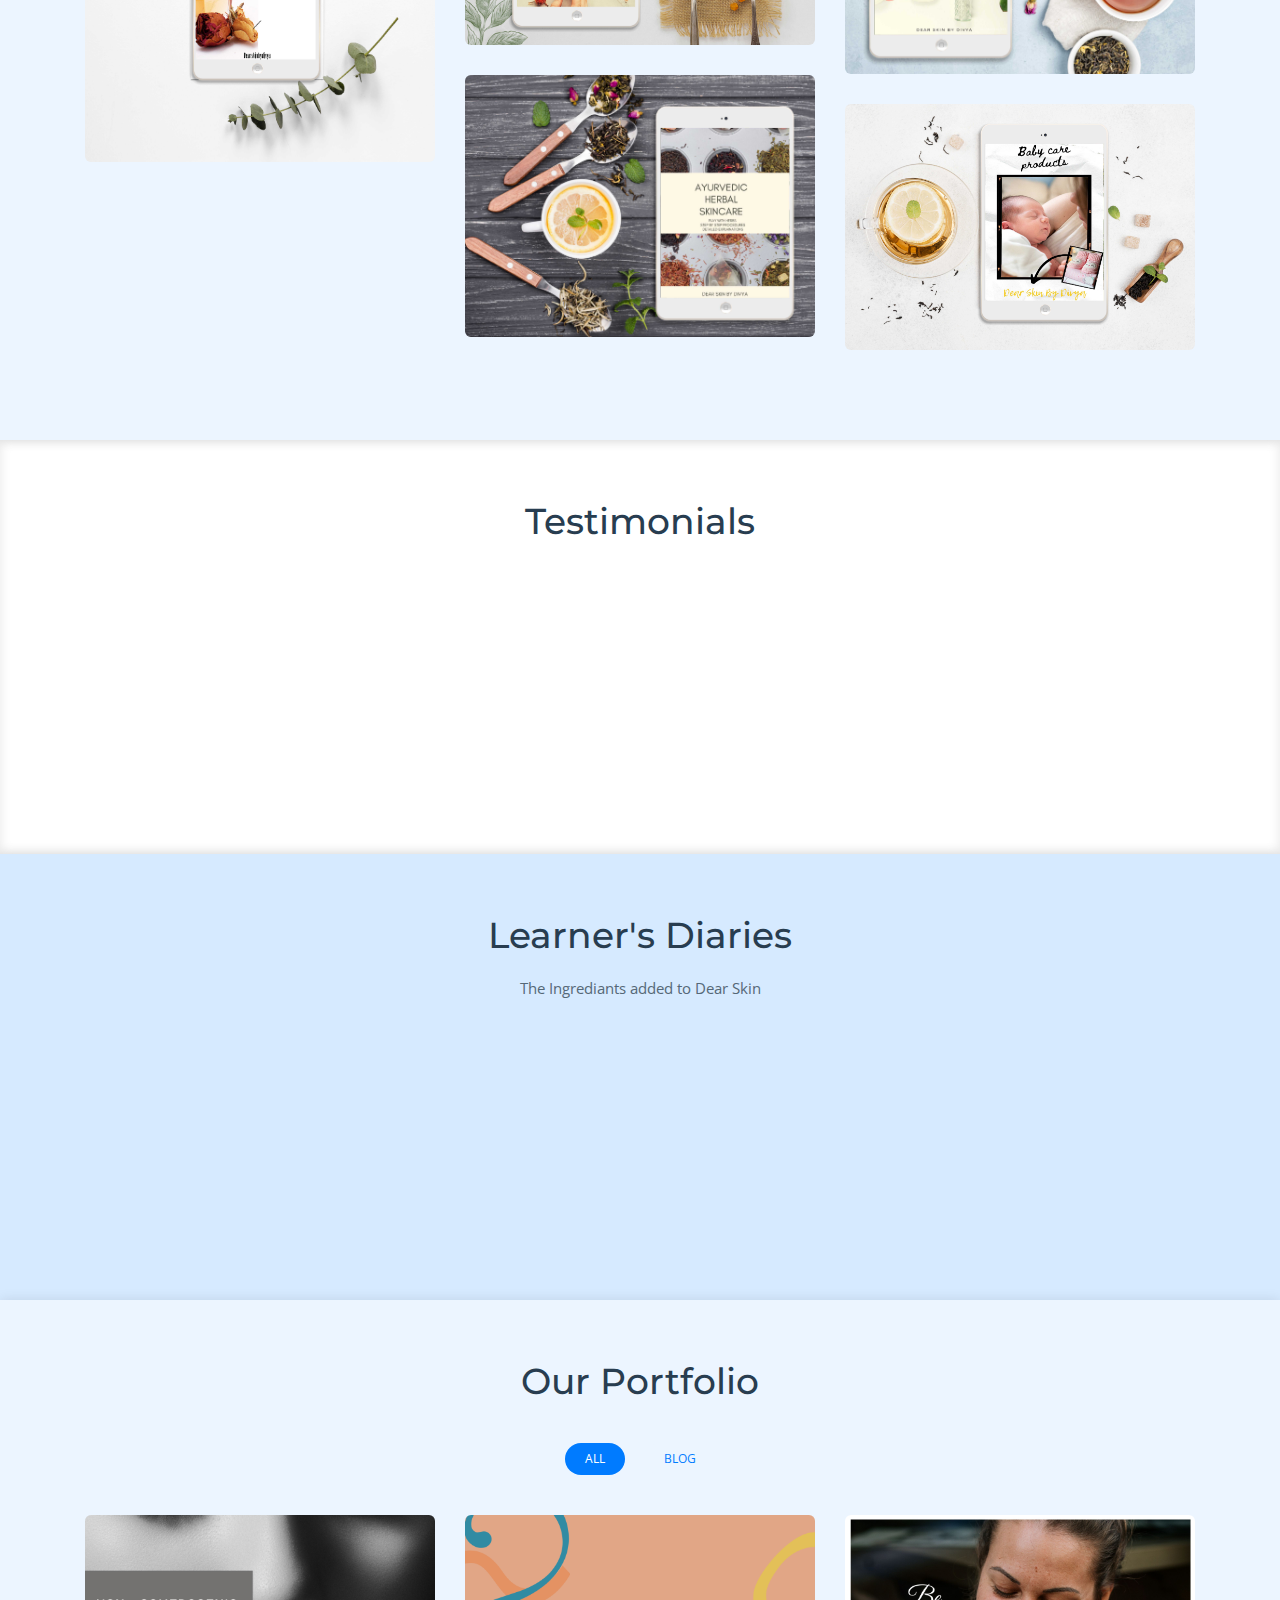
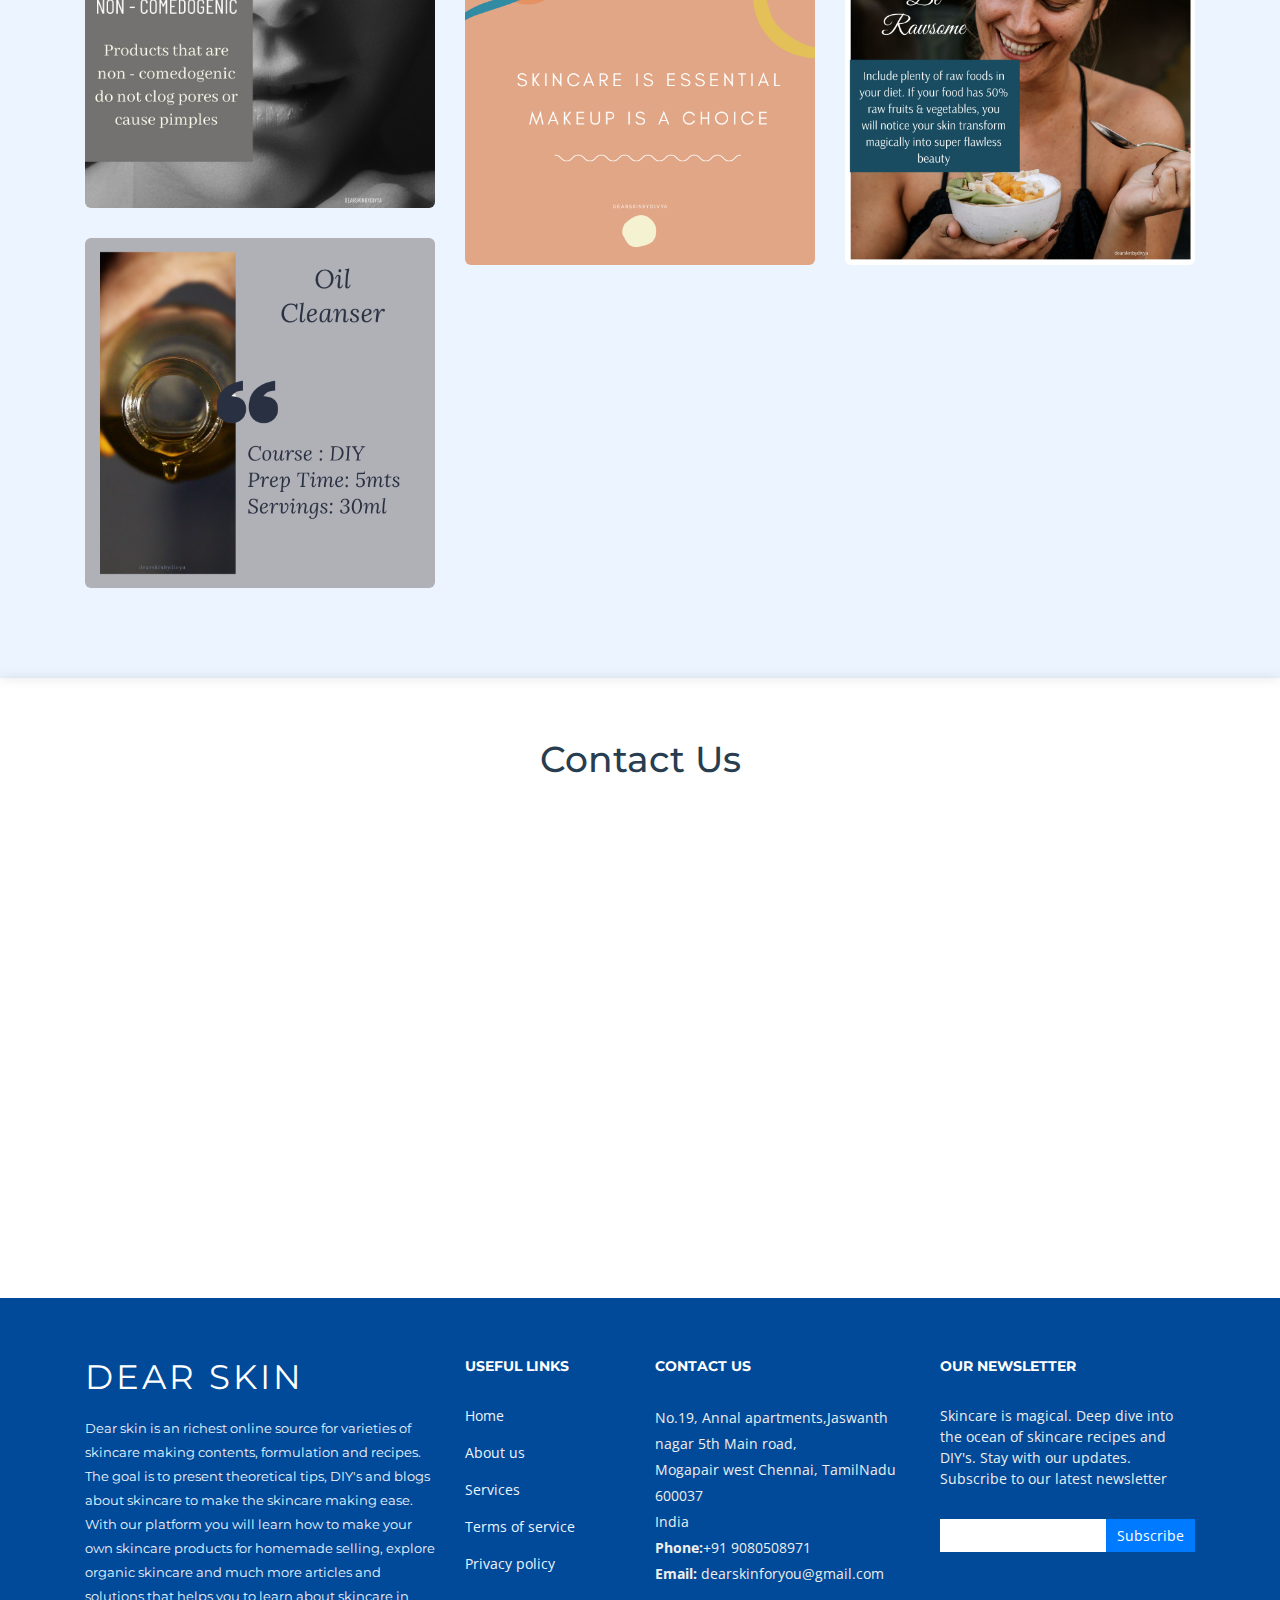
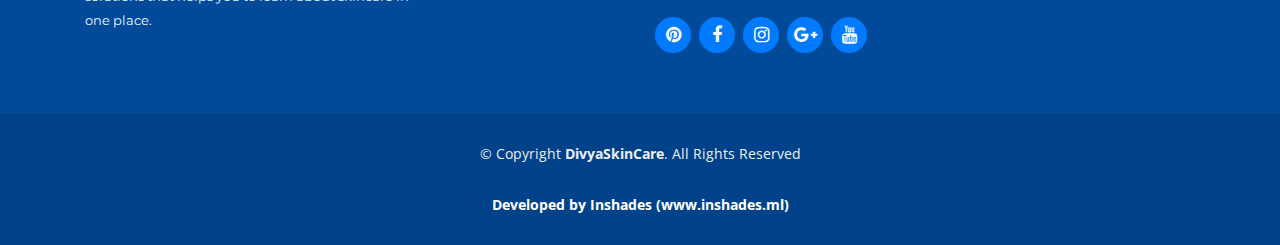
==== commit 2f4f536d: "BIG UPDATE/TABS ADDED(13-09-2020)" ====
--- a/index.html
+++ b/index.html
@@ -49,7 +49,7 @@
         <ul>
           <li class="active"><a href="#intro">Home</a></li>
           <li><a href="#about">About Us</a></li>
-          <li><a href="Organic.html">New Reciepies</a></li>
+          <li><a href="Organic.html">New Recipes</a></li>
           <li><a href="DIY.html">DIY</a>
           </li>
           <li><a href="Bolgs.html">Blogs</a></li>
@@ -90,7 +90,7 @@
 
         <header class="section-header">
           <h3>About Us</h3>
-          <p class="">Let the skin breathe</p>
+          <p class=""></p>
         </header>
 
 
@@ -105,7 +105,7 @@
           <div class="col-lg-1"></div>
 
           <div class="col-lg-6 wow fadeInUp pt-4 pt-lg-0 order-2 order-lg-1">
-            <h4>My Skincare Journey</h4><br>
+            <h4>What we do</h4><br>
             <p>
              Dear Skin is an richest online cosmetics formulation learning platform. We provide an online skincare course by Ebooks + Pre-recorded videos. Our certified tutor is available with learners 24/7 to clarify doubts over by the call or through texts. We have over 5 Ebooks + Courses for you to start and explore with. We teach natural skincare and haircare courses at affordable prices. Recently we have crossed 100+ learners in our community, Our learners have started their skincare journey and pacing good in earning amounts by selling skincare. We teach our learners what to do and what not, also guides them to start a skincare business.
             </p>
@@ -580,7 +580,7 @@
       </div>
 
 <div class="copyright">
-  <b> <a href="https://www.inshades.ml" style="color:white">Developed by Inshades</a></b>
+  <b> <a href="https://www.inshades.ml" style="color:white">Developed by Inshades (www.inshades.ml)</a></b>
 </div>
 
 
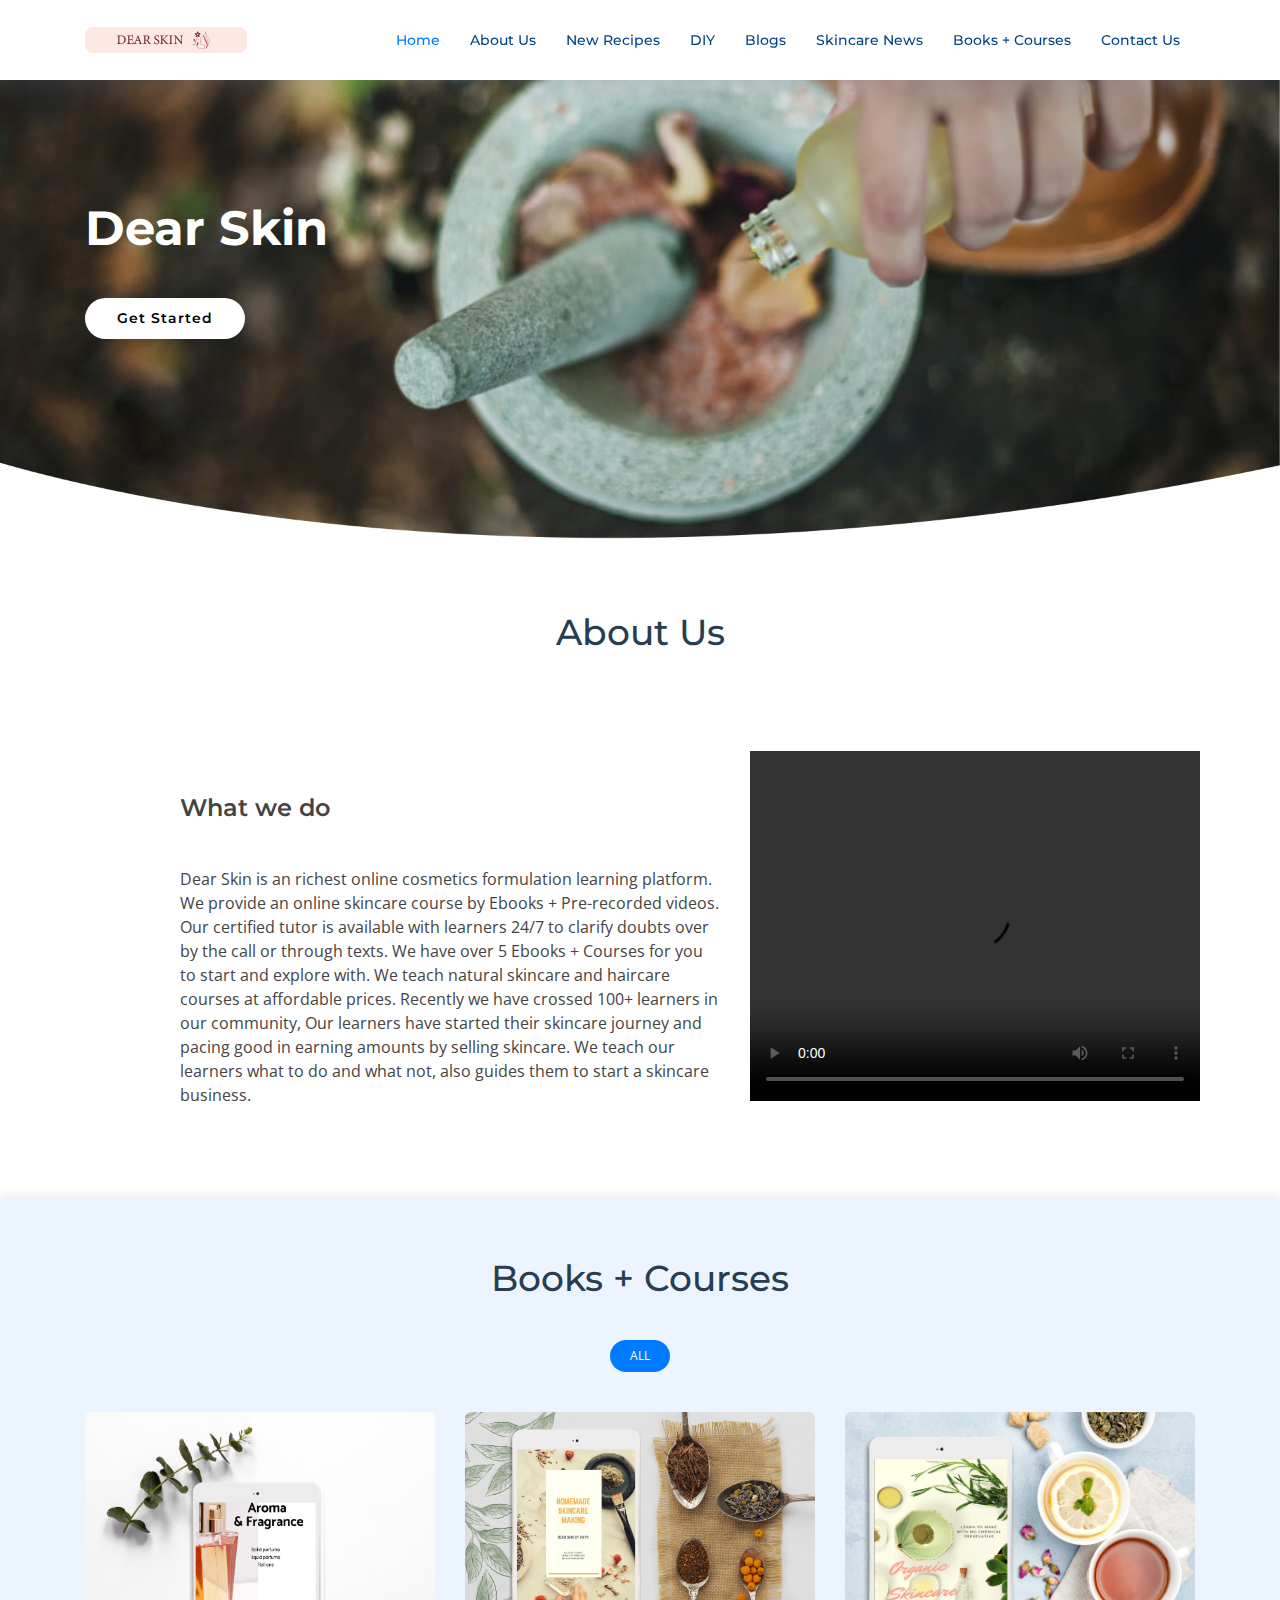
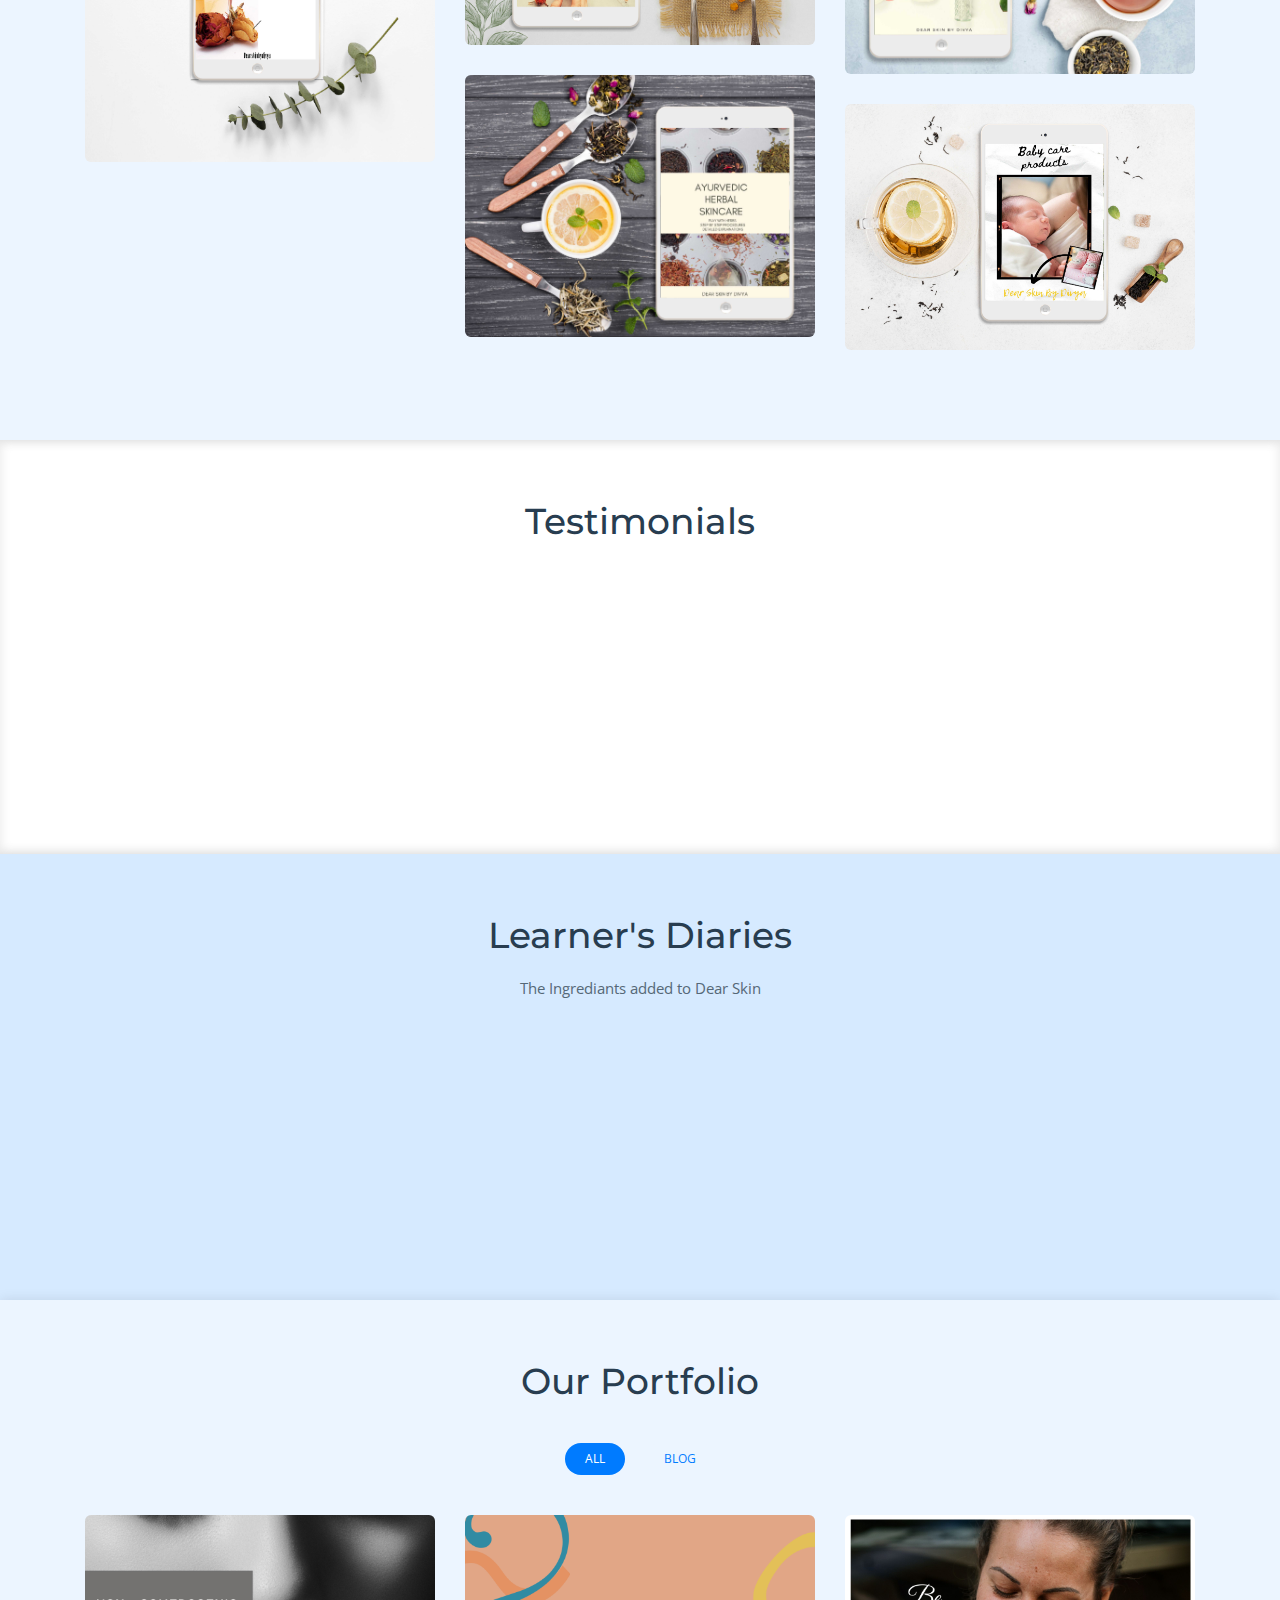
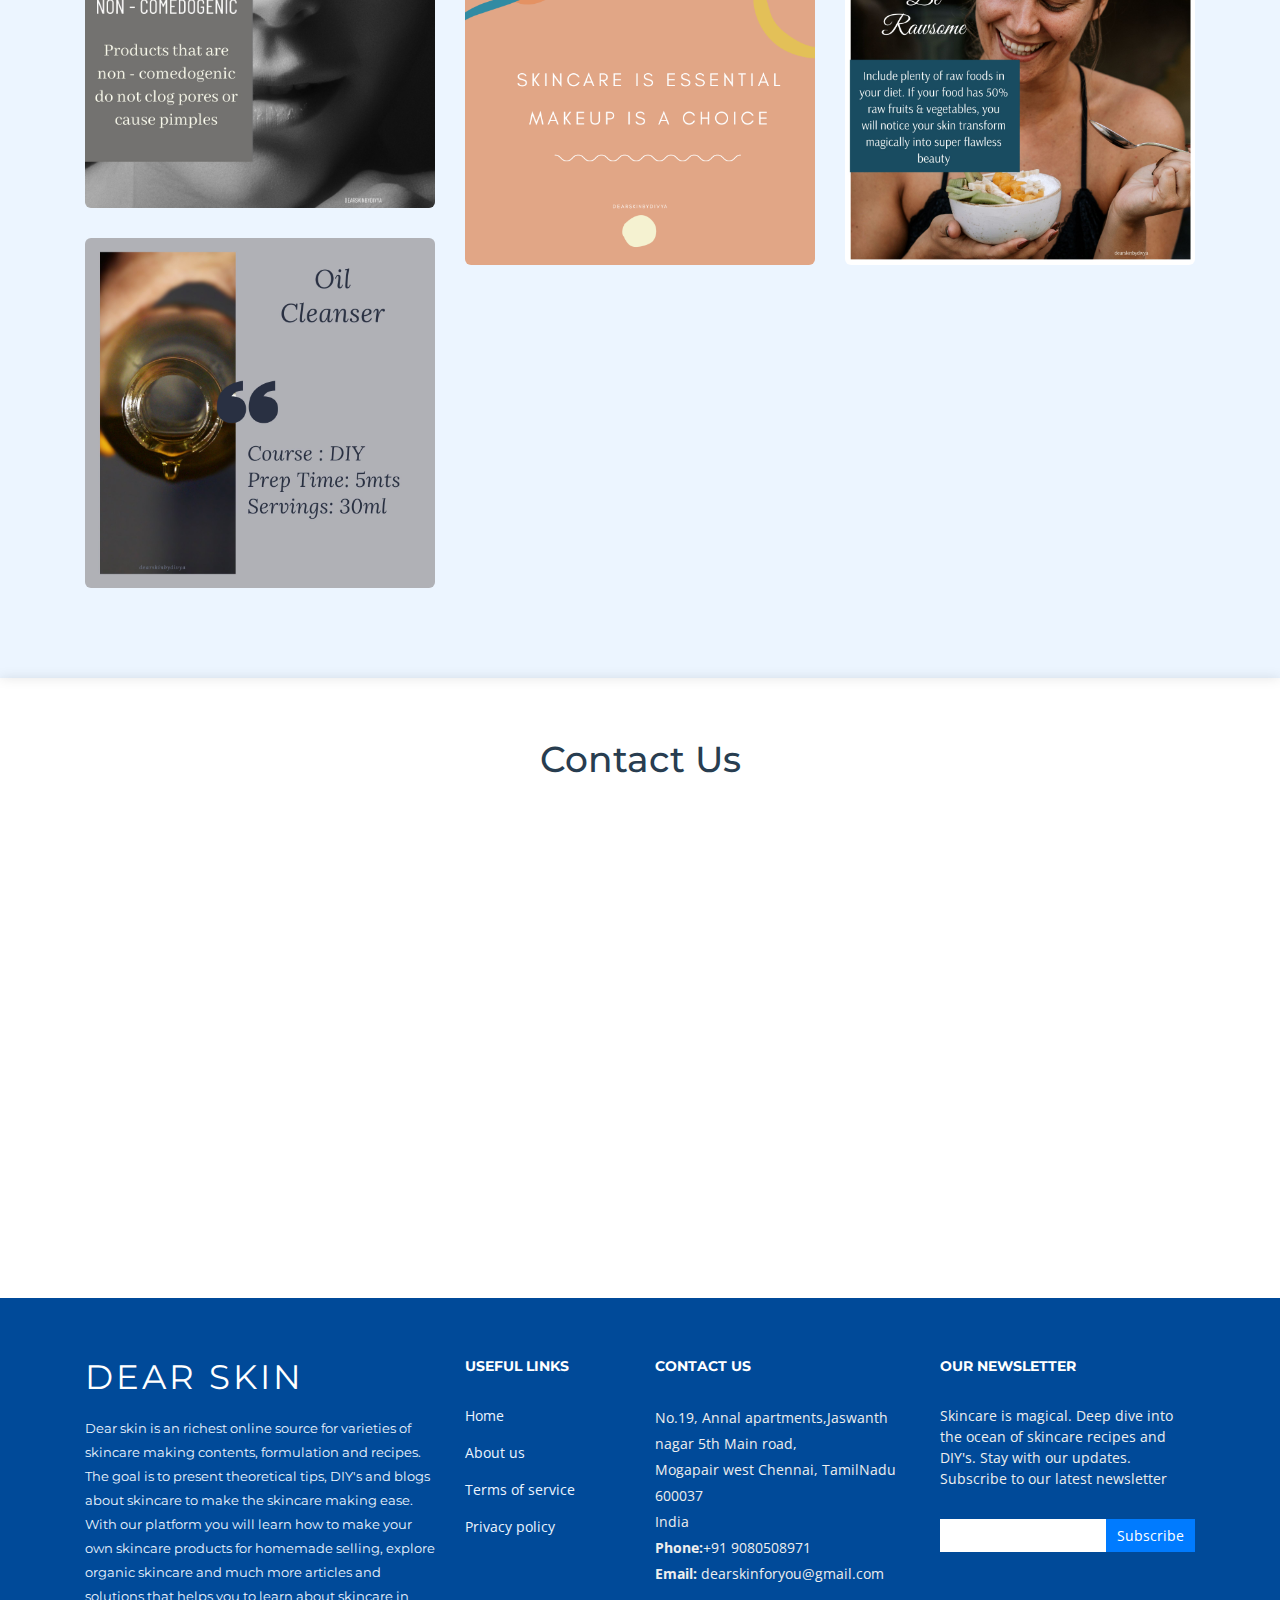
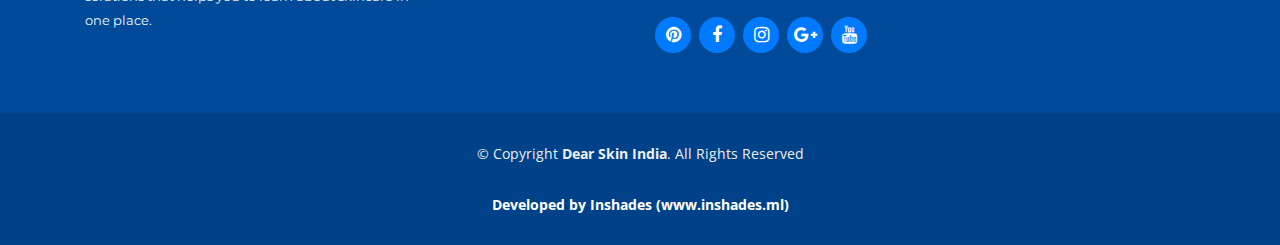
==== commit ba0b71e8: "Divya_updates 03/11/2020" ====
--- a/index.html
+++ b/index.html
@@ -232,7 +232,7 @@
                 <h3>Bhavya</h3>
                 <h4>Budding Entreprenuer</h4>
                 <p>
-                  This is not just the course or the notes they give, totally they give me confidence which is essential for mr to create confidence on building my brand.I am truly blessed to be the part of 'Dear Skin by Divya'.
+                  This is not just the course or the notes they give, totally they give me confidence which is essential for me to create confidence on building my brand.I am truly blessed to be the part of 'Dear Skin by Divya'.
                 </p>
               </div>
     
@@ -248,9 +248,9 @@
               <div class="testimonial-item">
                 <img src="img/testimonial3.jpg" class="testimonial-img" alt="">
                 <h3>Km Kothaisaranya</h3>
-                <h4>Beauty Theraphist</h4>
+                <h4>Learner</h4>
                 <p>
-                  Whenever I am opening your book I am really wondering with your receipes, really awesomw!!! I am really happy for being your student.
+                  Whenever I am opening your book I am really wondering with your receipes, really awesome!!! I am really happy for being your student.
                 </p>
               </div>
 
@@ -414,7 +414,7 @@
               <div class="portfolio-info">
                 <div>
                   <a href="img/portfolio/web3.jpg" class="link-preview" data-lightbox="portfolio" data-title="Web 3" title="Preview"><i class="ion ion-eye"></i></a>
-                  <a href="Blogs.html" class="link-details" title="More Details" target="_blank"><i class="ion ion-android-open"></i></a>
+                  <a href="Bolgs.html" class="link-details" title="More Details" target="_blank"><i class="ion ion-android-open"></i></a>
                 </div>
               </div>
             </div>
@@ -426,7 +426,7 @@
               <div class="portfolio-info">
                 <div>
                   <a href="img/portfolio/app2.jpg" class="link-preview" data-lightbox="portfolio" data-title="App 2" title="Preview"><i class="ion ion-eye"></i></a>
-                  <a href="Blogs.html" class="link-details" title="More Details" target="_blank"><i class="ion ion-android-open"></i></a>
+                  <a href="Bolgs.html" class="link-details" title="More Details" target="_blank"><i class="ion ion-android-open"></i></a>
                 </div>
               </div>
             </div>
@@ -440,7 +440,7 @@
               <div class="portfolio-info">
                 <div>
                   <a href="img/portfolio/app3.jpg" class="link-preview" data-lightbox="portfolio" data-title="App 3" title="Preview"><i class="ion ion-eye"></i></a>
-                  <a href="Blogs.html" class="link-details" title="More Details" target="_blank"><i class="ion ion-android-open"></i></a>
+                  <a href="DIY.html" class="link-details" title="More Details" target="_blank"><i class="ion ion-android-open"></i></a>
                 </div>
               </div>
             </div>
@@ -536,9 +536,8 @@
             <ul>
               <li><a href="#">Home</a></li>
               <li><a href="#">About us</a></li>
-              <li><a href="#">Services</a></li>
-              <li><a href="#">Terms of service</a></li>
-              <li><a href="#">Privacy policy</a></li>
+              <li><a href="TERMS & CONDITIONS_.pdf">Terms of service</a></li>
+              <li><a href="PRIVACY_POLICY.pdf">Privacy policy</a></li>
             </ul>
           </div>
 
@@ -554,9 +553,9 @@
 
             <div class="social-links">
               <a href="https://pin.it/2KLeY4I" class="pinterest"><i class="fa fa-pinterest"></i></a>
-              <a href="#" class="facebook"><i class="fa fa-facebook"></i></a>
+              <a href="https://www.facebook.com/dearskin.in" class="facebook"><i class="fa fa-facebook"></i></a>
               <a href="https://www.instagram.com/dearskin_in/" class="instagram"><i class="fa fa-instagram"></i></a>
-              <a href="" class="google-plus"><i class="fa fa-google-plus"></i></a>
+              <a href="mailto: dearskinforyou@gmail.com" class="google-plus"><i class="fa fa-google-plus"></i></a>
               <a href="https://www.youtube.com/channel/UCN27x9s0TKk7PECpAGs8vDw" class="linkedin"><i class="fa fa-youtube"></i></a>
             </div>
 
@@ -576,7 +575,7 @@
 
     <div class="container">
       <div class="copyright">
-        &copy; Copyright <strong>DivyaSkinCare</strong>. All Rights Reserved
+        &copy; Copyright <strong>Dear Skin India</strong>. All Rights Reserved
       </div>
 
 <div class="copyright">
